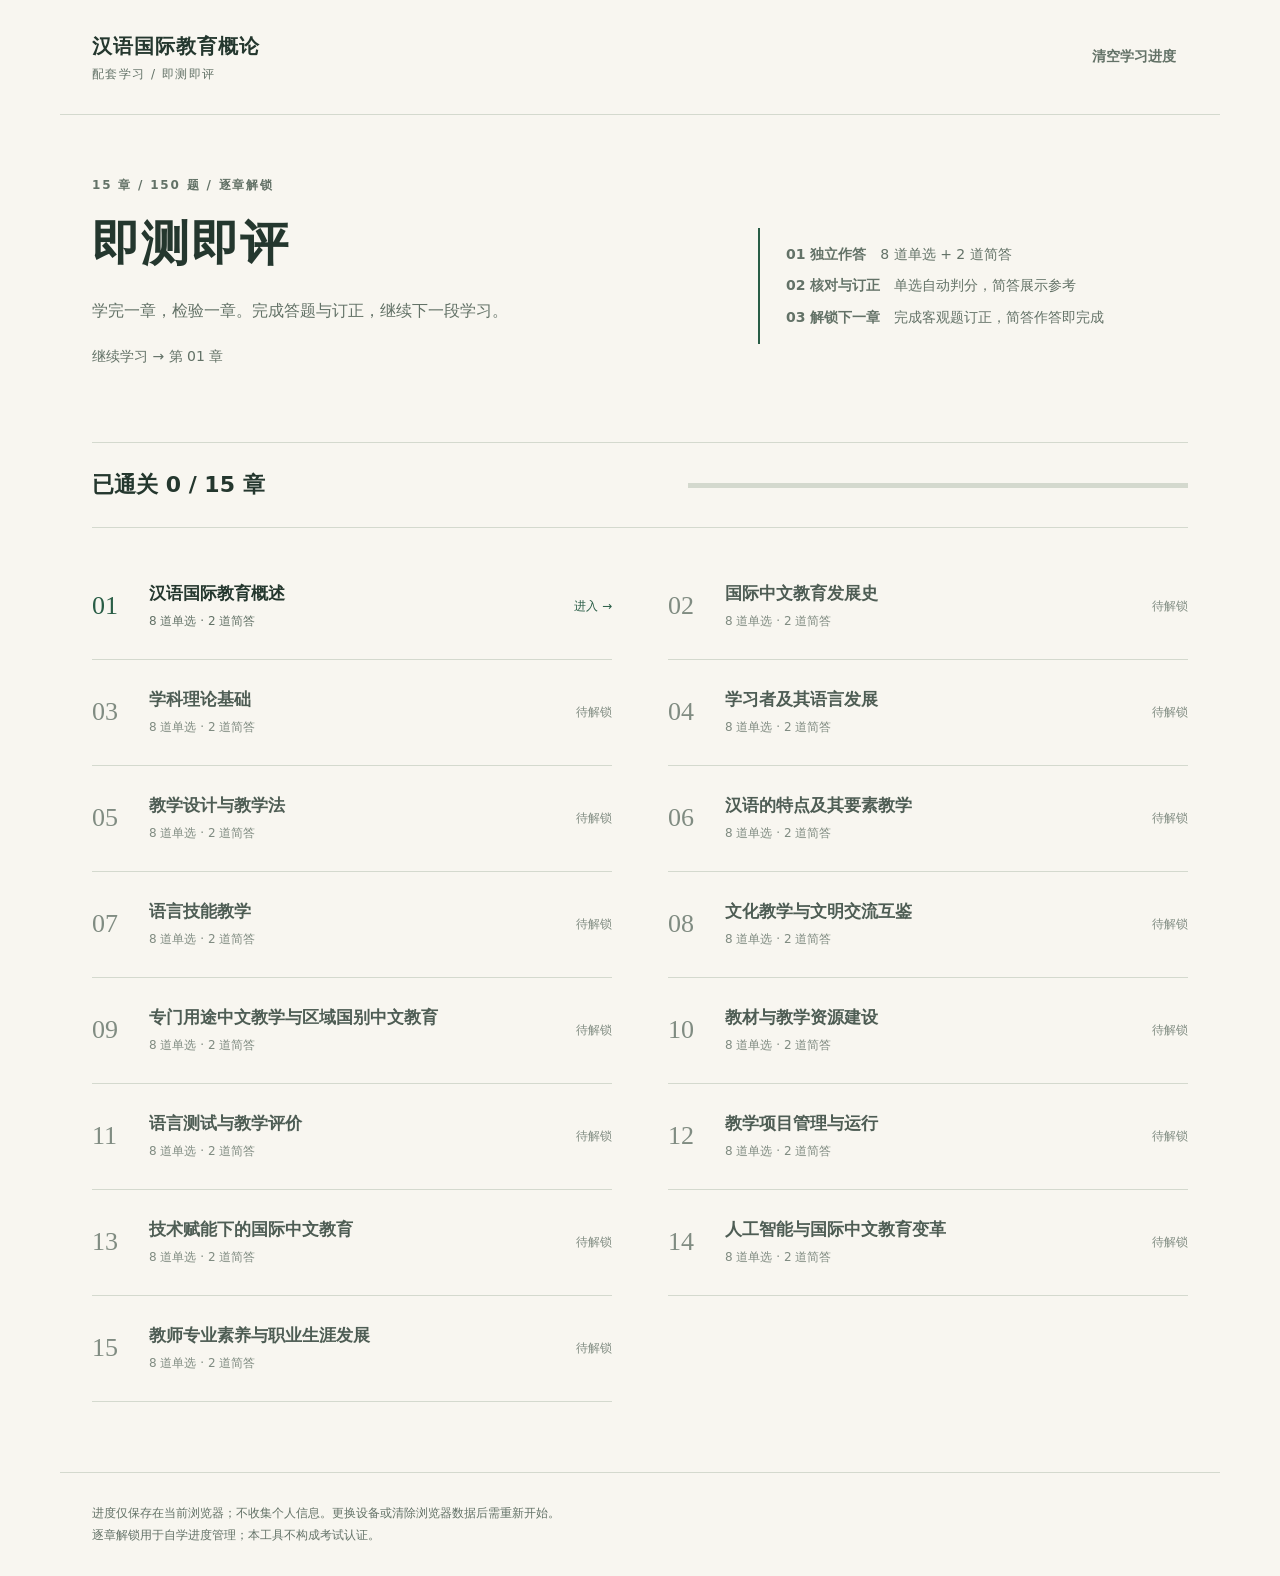
==== quiz/index.html @ 955a00d7 "Add 15-chapter Final question bank with sequential learning progress" ====
<!doctype html>
<html lang="zh-CN">
<head>
<meta charset="utf-8"><meta name="viewport" content="width=device-width,initial-scale=1">
<meta name="description" content="《汉语国际教育概论》15章即测即评，完成答题、核对与订正，逐章解锁。">
<title>即测即评 · 汉语国际教育概论</title>
<link rel="stylesheet" href="style.css">
<script src="questions.js" defer></script><script src="app.js" defer></script>
</head>
<body>
<a class="skip" href="#main">跳至主要内容</a>
<header class="masthead"><a href="#" class="brand">汉语国际教育概论<span>配套学习 / 即测即评</span></a><button id="reset" class="quiet">清空学习进度</button></header>
<main id="main" tabindex="-1"></main>
<footer>进度仅保存在当前浏览器；不收集个人信息。更换设备或清除浏览器数据后需重新开始。<br>逐章解锁用于自学进度管理；本工具不构成考试认证。</footer>
<dialog id="confirm"><form method="dialog"><h2 id="confirm-title">确认操作</h2><p id="confirm-text"></p><div class="actions"><button value="cancel" class="secondary">取消</button><button value="ok">确认</button></div></form></dialog>
<noscript>请启用 JavaScript 以使用答题与进度保存功能。</noscript>
</body></html>
---- quiz/style.css ----
:root{--paper:#f8f6f0;--ink:#24372e;--muted:#637267;--line:#d4d9ce;--green:#295d46;--light:#e9eee4;--red:#a5382c}*{box-sizing:border-box}html{scroll-behavior:smooth}body{margin:0;background:var(--paper);color:var(--ink);font-family:system-ui,-apple-system,"Microsoft YaHei",sans-serif;line-height:1.8}a{color:inherit}button,input,textarea{font:inherit}button,a,input,textarea{touch-action:manipulation}button{cursor:pointer;background:var(--green);color:white;border:1px solid var(--green);border-radius:4px;padding:11px 23px;min-height:48px;font-weight:600}button:hover{filter:brightness(.93)}button:disabled{cursor:default;opacity:.55}button.secondary{background:transparent;color:var(--green)}button.quiet{background:transparent;color:var(--muted);border:0;padding:8px 12px;font-size:14px}a:focus-visible,button:focus-visible,input:focus-visible,textarea:focus-visible{outline:3px solid #b08035;outline-offset:4px}.skip{position:absolute;top:-80px}.skip:focus{top:10px;background:white;padding:12px;z-index:5}.masthead{max-width:1160px;margin:auto;display:flex;align-items:center;justify-content:space-between;padding:28px 32px;border-bottom:1px solid var(--line);gap:16px}.brand{text-decoration:none;font-size:20px;font-weight:750;letter-spacing:.05em}.brand span{display:block;font-size:12px;font-weight:400;color:var(--muted);letter-spacing:.12em}main{max-width:1096px;margin:auto;padding:52px 0 70px;min-height:70vh}h1,h2,h3,p{margin-top:0}h1{font-family:"Noto Serif CJK SC","Source Han Serif SC","Songti SC",SimSun,serif;font-size:clamp(30px,5vw,48px);line-height:1.4;letter-spacing:.03em;margin-bottom:20px}h2{font-size:23px;line-height:1.55}h3{font-size:19px;line-height:1.7}.eyebrow{font-size:12px;letter-spacing:.15em;color:var(--muted);font-weight:650;margin-bottom:14px}.intro{display:grid;grid-template-columns:1.4fr 1fr;gap:64px;align-items:center;padding:8px 0 45px}.intro p{max-width:580px;color:var(--muted)}.guide{border-left:2px solid var(--green);padding:8px 0 8px 26px}.guide p{font-size:14px;margin:6px 0}.overview{display:flex;align-items:center;justify-content:space-between;border-top:1px solid var(--line);border-bottom:1px solid var(--line);padding:22px 0;margin-bottom:26px;gap:24px}.overview strong{font-size:22px}.bar{height:5px;background:var(--line);min-width:90px;flex:1;max-width:500px}.bar span{height:100%;display:block;background:var(--green);transition:width .4s}.chapters{list-style:none;padding:0;margin:0;display:grid;grid-template-columns:1fr 1fr;column-gap:56px}.chapters li{border-bottom:1px solid var(--line)}.chapter-link{display:grid;grid-template-columns:45px 1fr 62px;align-items:center;gap:12px;text-decoration:none;padding:23px 0;min-height:105px;transition:padding-left .18s}.chapter-link:hover{padding-left:7px}.chapter-link .number{font-family:Georgia,serif;font-size:26px;color:var(--green)}.chapter-link strong{display:block;font-size:17px;font-weight:650;line-height:1.55}.chapter-link small{display:block;font-size:12px;color:var(--muted);font-weight:400;margin-top:4px}.chapter-link .status{font-size:12px;text-align:right;color:var(--green)}.locked{opacity:.6}.locked .number,.locked .status{color:var(--muted)}.back{display:inline-block;color:var(--muted);margin-bottom:28px;text-decoration:none;font-size:14px}.chapter-head{max-width:850px;margin-bottom:30px}.chapter-head h1{font-size:clamp(28px,4vw,38px)}.chapter-head p{color:var(--muted);margin-bottom:10px}.live-progress{position:sticky;top:0;z-index:2;padding:13px 0;background:var(--paper);border-bottom:1px solid var(--line);display:flex;justify-content:space-between;gap:18px;font-size:14px}.questions{max-width:850px}.question{padding:34px 0;border-bottom:1px solid var(--line);scroll-margin-top:85px}.question legend{font-size:17px;font-weight:600;line-height:1.85;padding:0;margin-bottom:17px;white-space:pre-wrap}.question fieldset{border:0;padding:0;margin:0;min-width:0}.qtag{display:block;color:var(--muted);font-size:12px;letter-spacing:.08em;font-weight:400;margin-bottom:8px}.option{display:flex;gap:12px;align-items:flex-start;margin:8px 0;padding:12px 15px;border:1px solid transparent;background:#efeee7;border-radius:3px;cursor:pointer}.option:has(input:checked){border-color:var(--green);background:var(--light)}.option input{margin-top:7px;accent-color:var(--green);width:17px;height:17px;flex:none}.option span{font-size:16px}.question textarea{width:100%;min-height:150px;resize:vertical;padding:15px;background:white;color:var(--ink);border:1px solid #abb7ab;border-radius:3px}.hint{font-size:13px;color:var(--muted)}.feedback{background:var(--light);padding:22px 24px;margin-top:20px;border-left:3px solid var(--green);font-size:15px;animation:reveal .2s ease}.feedback p{white-space:pre-wrap;margin:0 0 12px}.feedback p:last-child{margin-bottom:0}.wrong{color:var(--red)}.correct{color:var(--green)}.self-score{display:flex;flex-wrap:wrap;gap:12px;margin:12px 0}.self-score label{display:flex;align-items:center;gap:6px;min-height:44px;padding:6px 14px;background:white;cursor:pointer}.self-score input{accent-color:var(--green)}.review-check{display:flex;gap:10px;align-items:flex-start;margin-top:20px;font-weight:600;cursor:pointer}.review-check input{width:20px;height:20px;margin-top:5px;accent-color:var(--green);flex:none}.summary{margin:30px 0;padding:25px 0;border-top:2px solid var(--green);border-bottom:1px solid var(--line)}.summary strong{font-size:25px}.actions{display:flex;gap:12px;flex-wrap:wrap;margin-top:28px}.notice{padding:18px 22px;background:var(--light);margin:20px 0;max-width:850px}.error{color:var(--red);font-weight:600;white-space:pre-line}.complete{font-size:18px;font-weight:650;color:var(--green)}.locked-screen{max-width:650px;padding:40px 0}footer{max-width:1160px;margin:auto;padding:30px 32px;border-top:1px solid var(--line);color:var(--muted);font-size:12px}dialog{max-width:480px;width:calc(100% - 40px);padding:30px;border:1px solid var(--line);background:var(--paper);color:var(--ink);border-radius:5px}dialog::backdrop{background:#17291fc0}.storage-warning{background:#fff0d4;color:#6b481c;padding:15px 25px;font-size:14px}@keyframes reveal{from{opacity:.3;transform:translateY(7px)}to{opacity:1;transform:translateY(0)}}@media(max-width:1180px){main{padding:42px 32px 60px}}@media(max-width:650px){.masthead{padding:18px 20px;align-items:flex-start}.brand{font-size:16px}.brand span{font-size:10px}.quiet{max-width:105px}main{padding:30px 20px 45px}.intro{grid-template-columns:1fr;gap:14px;padding-bottom:30px}.guide{padding-left:18px}.chapters{grid-template-columns:1fr}.overview{gap:16px}.overview strong{font-size:18px}.chapter-link{min-height:97px}.question{padding:27px 0}.option{padding:11px}.feedback{padding:18px 16px}.actions button{flex:1}.live-progress{font-size:12px}footer{padding:25px 20px}}@media(prefers-reduced-motion:reduce){html{scroll-behavior:auto}*{animation:none!important;transition:none!important}}

main:focus{outline:none}.locked{opacity:.8}@media(max-width:650px){button.quiet{font-size:12px;white-space:nowrap;max-width:none;padding:8px 3px}}
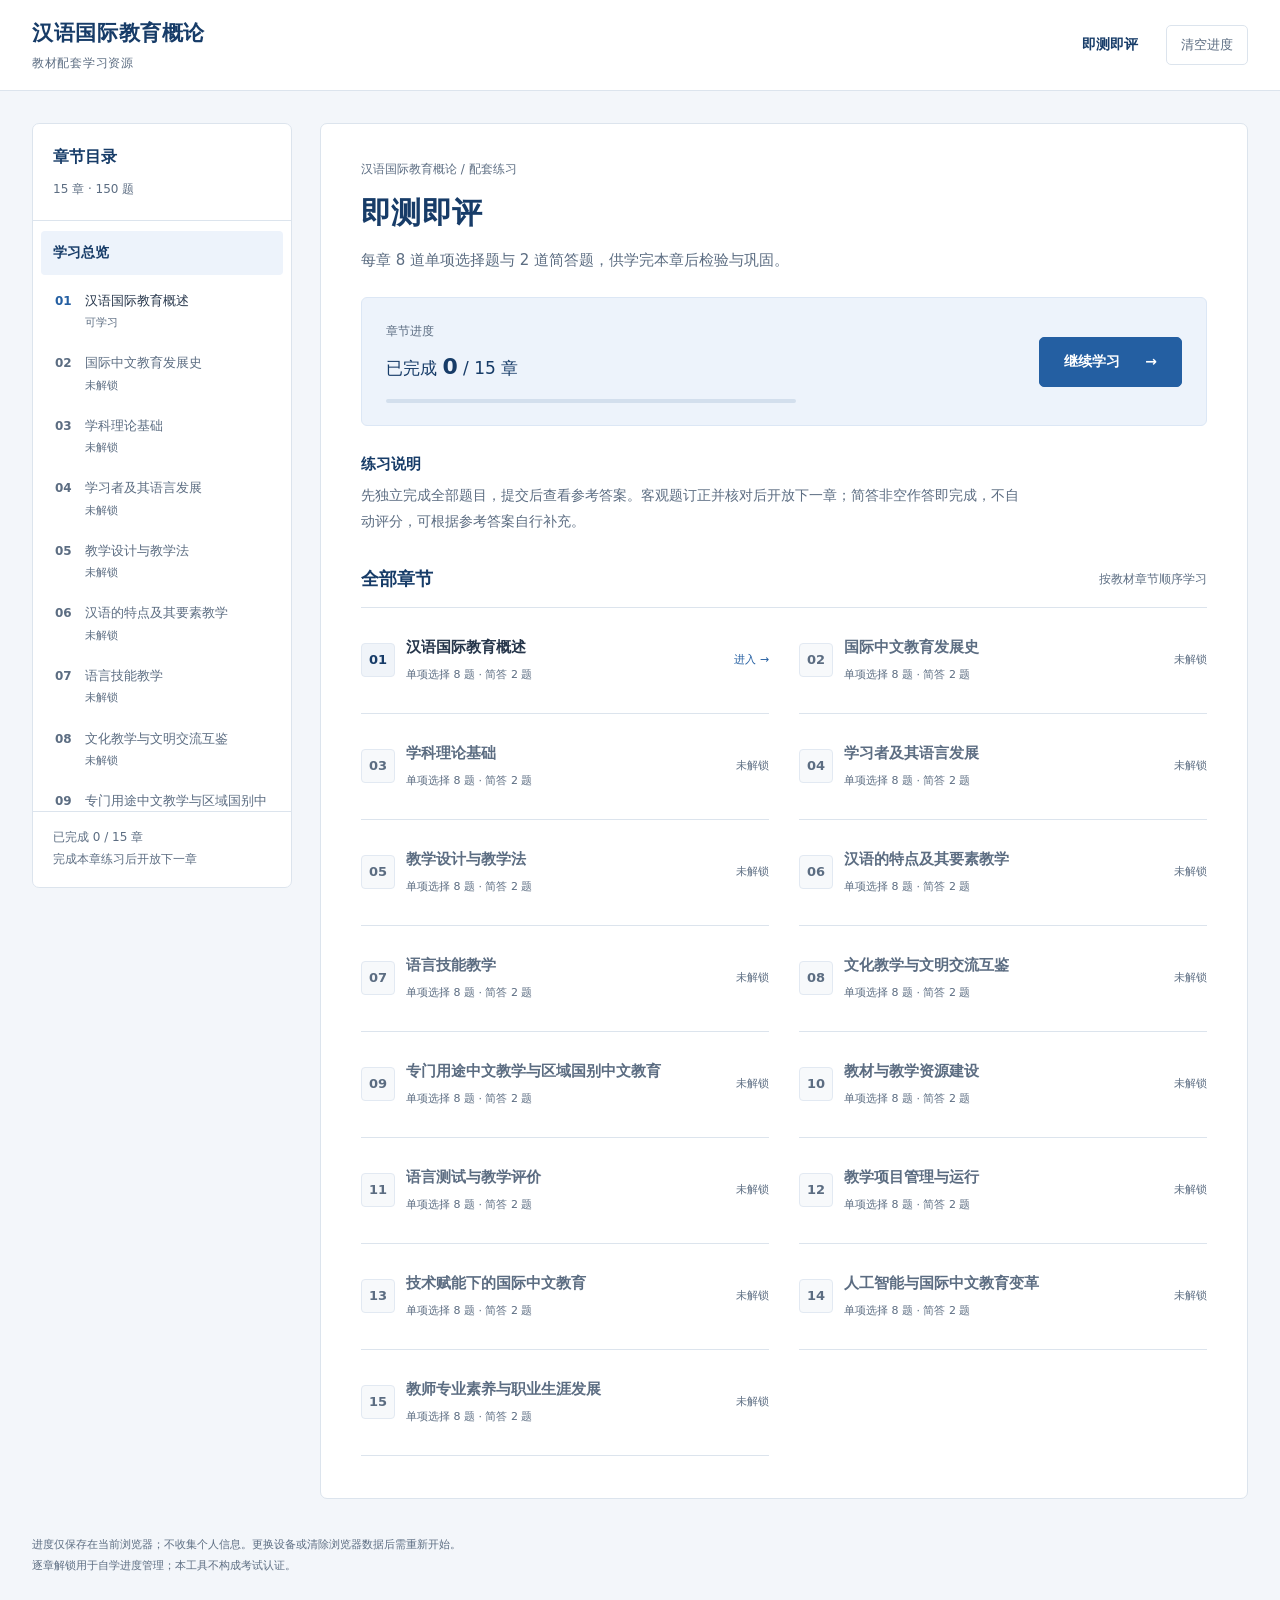
==== commit 49c02293: "Redesign textbook quiz in blue and white with chapter navigation" ====
--- a/quiz/index.html
+++ b/quiz/index.html
@@ -9,8 +9,8 @@
 </head>
 <body>
 <a class="skip" href="#main">跳至主要内容</a>
-<header class="masthead"><a href="#" class="brand">汉语国际教育概论<span>配套学习 / 即测即评</span></a><button id="reset" class="quiet">清空学习进度</button></header>
-<main id="main" tabindex="-1"></main>
+<header class="masthead"><div class="masthead-inner"><a href="#" class="brand">汉语国际教育概论<span>教材配套学习资源</span></a><div class="header-tools"><span class="resource-name">即测即评</span><button id="reset" class="quiet">清空进度</button></div></div></header>
+<div class="workspace"><aside id="chapter-nav" aria-label="章节导航"></aside><main id="main" tabindex="-1"></main></div>
 <footer>进度仅保存在当前浏览器；不收集个人信息。更换设备或清除浏览器数据后需重新开始。<br>逐章解锁用于自学进度管理；本工具不构成考试认证。</footer>
 <dialog id="confirm"><form method="dialog"><h2 id="confirm-title">确认操作</h2><p id="confirm-text"></p><div class="actions"><button value="cancel" class="secondary">取消</button><button value="ok">确认</button></div></form></dialog>
 <noscript>请启用 JavaScript 以使用答题与进度保存功能。</noscript>
--- a/quiz/style.css
+++ b/quiz/style.css
@@ -1,3 +1 @@
-:root{--paper:#f8f6f0;--ink:#24372e;--muted:#637267;--line:#d4d9ce;--green:#295d46;--light:#e9eee4;--red:#a5382c}*{box-sizing:border-box}html{scroll-behavior:smooth}body{margin:0;background:var(--paper);color:var(--ink);font-family:system-ui,-apple-system,"Microsoft YaHei",sans-serif;line-height:1.8}a{color:inherit}button,input,textarea{font:inherit}button,a,input,textarea{touch-action:manipulation}button{cursor:pointer;background:var(--green);color:white;border:1px solid var(--green);border-radius:4px;padding:11px 23px;min-height:48px;font-weight:600}button:hover{filter:brightness(.93)}button:disabled{cursor:default;opacity:.55}button.secondary{background:transparent;color:var(--green)}button.quiet{background:transparent;color:var(--muted);border:0;padding:8px 12px;font-size:14px}a:focus-visible,button:focus-visible,input:focus-visible,textarea:focus-visible{outline:3px solid #b08035;outline-offset:4px}.skip{position:absolute;top:-80px}.skip:focus{top:10px;background:white;padding:12px;z-index:5}.masthead{max-width:1160px;margin:auto;display:flex;align-items:center;justify-content:space-between;padding:28px 32px;border-bottom:1px solid var(--line);gap:16px}.brand{text-decoration:none;font-size:20px;font-weight:750;letter-spacing:.05em}.brand span{display:block;font-size:12px;font-weight:400;color:var(--muted);letter-spacing:.12em}main{max-width:1096px;margin:auto;padding:52px 0 70px;min-height:70vh}h1,h2,h3,p{margin-top:0}h1{font-family:"Noto Serif CJK SC","Source Han Serif SC","Songti SC",SimSun,serif;font-size:clamp(30px,5vw,48px);line-height:1.4;letter-spacing:.03em;margin-bottom:20px}h2{font-size:23px;line-height:1.55}h3{font-size:19px;line-height:1.7}.eyebrow{font-size:12px;letter-spacing:.15em;color:var(--muted);font-weight:650;margin-bottom:14px}.intro{display:grid;grid-template-columns:1.4fr 1fr;gap:64px;align-items:center;padding:8px 0 45px}.intro p{max-width:580px;color:var(--muted)}.guide{border-left:2px solid var(--green);padding:8px 0 8px 26px}.guide p{font-size:14px;margin:6px 0}.overview{display:flex;align-items:center;justify-content:space-between;border-top:1px solid var(--line);border-bottom:1px solid var(--line);padding:22px 0;margin-bottom:26px;gap:24px}.overview strong{font-size:22px}.bar{height:5px;background:var(--line);min-width:90px;flex:1;max-width:500px}.bar span{height:100%;display:block;background:var(--green);transition:width .4s}.chapters{list-style:none;padding:0;margin:0;display:grid;grid-template-columns:1fr 1fr;column-gap:56px}.chapters li{border-bottom:1px solid var(--line)}.chapter-link{display:grid;grid-template-columns:45px 1fr 62px;align-items:center;gap:12px;text-decoration:none;padding:23px 0;min-height:105px;transition:padding-left .18s}.chapter-link:hover{padding-left:7px}.chapter-link .number{font-family:Georgia,serif;font-size:26px;color:var(--green)}.chapter-link strong{display:block;font-size:17px;font-weight:650;line-height:1.55}.chapter-link small{display:block;font-size:12px;color:var(--muted);font-weight:400;margin-top:4px}.chapter-link .status{font-size:12px;text-align:right;color:var(--green)}.locked{opacity:.6}.locked .number,.locked .status{color:var(--muted)}.back{display:inline-block;color:var(--muted);margin-bottom:28px;text-decoration:none;font-size:14px}.chapter-head{max-width:850px;margin-bottom:30px}.chapter-head h1{font-size:clamp(28px,4vw,38px)}.chapter-head p{color:var(--muted);margin-bottom:10px}.live-progress{position:sticky;top:0;z-index:2;padding:13px 0;background:var(--paper);border-bottom:1px solid var(--line);display:flex;justify-content:space-between;gap:18px;font-size:14px}.questions{max-width:850px}.question{padding:34px 0;border-bottom:1px solid var(--line);scroll-margin-top:85px}.question legend{font-size:17px;font-weight:600;line-height:1.85;padding:0;margin-bottom:17px;white-space:pre-wrap}.question fieldset{border:0;padding:0;margin:0;min-width:0}.qtag{display:block;color:var(--muted);font-size:12px;letter-spacing:.08em;font-weight:400;margin-bottom:8px}.option{display:flex;gap:12px;align-items:flex-start;margin:8px 0;padding:12px 15px;border:1px solid transparent;background:#efeee7;border-radius:3px;cursor:pointer}.option:has(input:checked){border-color:var(--green);background:var(--light)}.option input{margin-top:7px;accent-color:var(--green);width:17px;height:17px;flex:none}.option span{font-size:16px}.question textarea{width:100%;min-height:150px;resize:vertical;padding:15px;background:white;color:var(--ink);border:1px solid #abb7ab;border-radius:3px}.hint{font-size:13px;color:var(--muted)}.feedback{background:var(--light);padding:22px 24px;margin-top:20px;border-left:3px solid var(--green);font-size:15px;animation:reveal .2s ease}.feedback p{white-space:pre-wrap;margin:0 0 12px}.feedback p:last-child{margin-bottom:0}.wrong{color:var(--red)}.correct{color:var(--green)}.self-score{display:flex;flex-wrap:wrap;gap:12px;margin:12px 0}.self-score label{display:flex;align-items:center;gap:6px;min-height:44px;padding:6px 14px;background:white;cursor:pointer}.self-score input{accent-color:var(--green)}.review-check{display:flex;gap:10px;align-items:flex-start;margin-top:20px;font-weight:600;cursor:pointer}.review-check input{width:20px;height:20px;margin-top:5px;accent-color:var(--green);flex:none}.summary{margin:30px 0;padding:25px 0;border-top:2px solid var(--green);border-bottom:1px solid var(--line)}.summary strong{font-size:25px}.actions{display:flex;gap:12px;flex-wrap:wrap;margin-top:28px}.notice{padding:18px 22px;background:var(--light);margin:20px 0;max-width:850px}.error{color:var(--red);font-weight:600;white-space:pre-line}.complete{font-size:18px;font-weight:650;color:var(--green)}.locked-screen{max-width:650px;padding:40px 0}footer{max-width:1160px;margin:auto;padding:30px 32px;border-top:1px solid var(--line);color:var(--muted);font-size:12px}dialog{max-width:480px;width:calc(100% - 40px);padding:30px;border:1px solid var(--line);background:var(--paper);color:var(--ink);border-radius:5px}dialog::backdrop{background:#17291fc0}.storage-warning{background:#fff0d4;color:#6b481c;padding:15px 25px;font-size:14px}@keyframes reveal{from{opacity:.3;transform:translateY(7px)}to{opacity:1;transform:translateY(0)}}@media(max-width:1180px){main{padding:42px 32px 60px}}@media(max-width:650px){.masthead{padding:18px 20px;align-items:flex-start}.brand{font-size:16px}.brand span{font-size:10px}.quiet{max-width:105px}main{padding:30px 20px 45px}.intro{grid-template-columns:1fr;gap:14px;padding-bottom:30px}.guide{padding-left:18px}.chapters{grid-template-columns:1fr}.overview{gap:16px}.overview strong{font-size:18px}.chapter-link{min-height:97px}.question{padding:27px 0}.option{padding:11px}.feedback{padding:18px 16px}.actions button{flex:1}.live-progress{font-size:12px}footer{padding:25px 20px}}@media(prefers-reduced-motion:reduce){html{scroll-behavior:auto}*{animation:none!important;transition:none!important}}
-
-main:focus{outline:none}.locked{opacity:.8}@media(max-width:650px){button.quiet{font-size:12px;white-space:nowrap;max-width:none;padding:8px 3px}}
+:root{--navy:#173c68;--blue:#245fa2;--blue-hover:#194b84;--ink:#25354a;--muted:#5c6d82;--line:#dce4ed;--canvas:#f3f6fa;--tint:#edf3fb;--white:#fff;--red:#a42e38;--focus:#3977bb;--radius:7px}*{box-sizing:border-box}html{scroll-behavior:smooth;scroll-padding-top:30px}body{margin:0;background:var(--canvas);color:var(--ink);font-family:"PingFang SC","Microsoft YaHei",system-ui,-apple-system,sans-serif;line-height:1.85;font-size:16px}a{color:inherit}button,input,textarea{font:inherit}button,a,input,textarea{touch-action:manipulation}button,.primary-link{cursor:pointer;background:var(--blue);color:white;border:1px solid var(--blue);border-radius:5px;padding:11px 24px;min-height:48px;font-weight:600;transition:background .18s,border-color .18s,transform .18s}button:hover,.primary-link:hover{background:var(--blue-hover);border-color:var(--blue-hover)}button:active,.primary-link:active{transform:translateY(1px)}button:disabled{cursor:default;opacity:.6}button.secondary{background:var(--white);color:var(--blue);border-color:#b8c9dd}button.secondary:hover{background:var(--tint)}button.quiet{background:white;color:var(--muted);border:1px solid var(--line);padding:7px 14px;min-height:40px;font-size:13px;font-weight:500;white-space:nowrap}a:focus-visible,button:focus-visible,input:focus-visible,textarea:focus-visible,summary:focus-visible{outline:3px solid var(--focus);outline-offset:3px}main:focus{outline:none}.skip{position:absolute;top:-80px}.skip:focus{top:8px;left:15px;background:white;padding:10px 18px;z-index:5}.masthead{background:white;border-bottom:1px solid var(--line)}.masthead-inner{max-width:1400px;min-height:88px;margin:auto;padding:18px 32px;display:flex;align-items:center;justify-content:space-between;gap:24px}.brand{font-size:21px;line-height:1.5;font-weight:700;color:var(--navy);text-decoration:none;letter-spacing:.03em}.brand span{display:block;font-size:12px;font-weight:400;color:var(--muted);letter-spacing:.06em;margin-top:4px}.header-tools{display:flex;align-items:center;gap:28px}.resource-name{font-size:14px;color:var(--navy);font-weight:600}.workspace{max-width:1400px;margin:0 auto;padding:32px;display:grid;grid-template-columns:260px minmax(0,1fr);gap:28px;align-items:start}#chapter-nav{min-width:0;position:sticky;top:24px}.desktop-nav{background:white;border:1px solid var(--line);border-radius:var(--radius);padding:20px 0 16px}.nav-heading{padding:0 20px 17px;border-bottom:1px solid var(--line)}.nav-heading h2{font-size:16px;margin:0 0 4px;color:var(--navy)}.nav-heading span{font-size:12px;color:var(--muted)}.desktop-nav nav{max-height:calc(100dvh - 310px);min-height:340px;overflow-y:auto;padding:10px 8px;scrollbar-width:thin}.nav-overview{display:block;padding:9px 12px;text-decoration:none;font-size:14px;color:var(--navy);font-weight:600;border-radius:4px;margin-bottom:5px}.nav-overview.active,.nav-overview:hover{background:var(--tint)}.nav-chapter{display:flex;gap:10px;padding:10px 11px;text-decoration:none;border-left:3px solid transparent;border-radius:3px;font-size:13px;line-height:1.65;transition:background .18s}.nav-chapter:hover{background:#f4f7fb}.nav-chapter.active{background:var(--tint);border-left-color:var(--blue)}.nav-number{font-size:12px;font-variant-numeric:tabular-nums;min-width:20px;color:var(--blue);padding-top:2px;font-weight:600}.nav-title{font-weight:500}.nav-title small{display:block;font-size:11px;font-weight:400;color:var(--muted);margin-top:3px}.nav-locked .nav-title{color:var(--muted)}.nav-locked .nav-number{color:var(--muted)}.nav-note{font-size:12px;line-height:1.9;color:var(--muted);padding:14px 20px 0;margin:0;border-top:1px solid var(--line)}.mobile-nav{display:none}main{background:white;border:1px solid var(--line);border-radius:var(--radius);padding:34px 40px 42px;min-width:0;min-height:75vh}h1,h2,h3,p{margin-top:0}h1{font-size:30px;line-height:1.5;letter-spacing:.015em;color:var(--navy);font-weight:700;margin-bottom:12px}h2{font-size:18px;line-height:1.6;color:var(--navy);font-weight:600}h3{font-size:18px;line-height:1.7}.eyebrow{font-size:12px;color:var(--muted);margin-bottom:10px;font-weight:400}.page-heading{padding-bottom:23px}.page-description{color:var(--muted);margin-bottom:0;max-width:42em;font-size:15px}.study-summary{display:flex;justify-content:space-between;align-items:center;gap:35px;background:var(--tint);border:1px solid #dce7f5;border-radius:6px;padding:22px 24px;margin-bottom:26px}.study-summary>div{flex:1;max-width:410px}.summary-label{display:block;font-size:12px;color:var(--muted);margin-bottom:4px}.study-summary strong{font-size:17px;display:block;font-weight:500;color:var(--navy)}.study-summary strong b{font-size:22px;font-variant-numeric:tabular-nums;font-weight:650}.bar{height:4px;background:#d3dfed;margin-top:12px;overflow:hidden;border-radius:2px}.bar span{display:block;height:100%;background:var(--blue);transform-origin:left}.primary-link{display:flex;align-items:center;justify-content:center;gap:25px;flex:none;text-decoration:none;font-size:14px;white-space:nowrap}.learning-note{margin-bottom:30px}.learning-note h2{font-size:15px;margin-bottom:7px}.learning-note p{font-size:14px;color:var(--muted);max-width:47em;margin:0}.list-heading{display:flex;align-items:center;justify-content:space-between;border-bottom:1px solid var(--line);padding-bottom:13px;gap:15px}.list-heading h2{margin:0}.list-heading span{font-size:12px;color:var(--muted)}.chapters{list-style:none;margin:0;padding:0;display:grid;grid-template-columns:1fr 1fr;column-gap:30px}.chapters li{border-bottom:1px solid var(--line)}.chapter-link{display:grid;grid-template-columns:34px minmax(0,1fr) 50px;align-items:center;gap:11px;text-decoration:none;padding:20px 0;min-height:105px}.chapter-link:hover strong{color:var(--blue)}.chapter-link .number{display:flex;align-items:center;justify-content:center;background:#f0f4f9;border:1px solid #e2e9f2;border-radius:4px;color:var(--navy);font-size:13px;font-weight:600;min-height:34px;font-variant-numeric:tabular-nums}.chapter-link strong{font-size:15px;line-height:1.65;font-weight:600;display:block;transition:color .18s}.chapter-link small{display:block;font-size:11px;color:var(--muted);margin-top:5px;font-weight:400}.status{font-size:11px;color:var(--blue);text-align:right;white-space:nowrap}.locked strong,.locked .status{color:var(--muted)}.locked .number{color:var(--muted);background:#f7f9fb}.back{color:var(--muted);font-size:13px;text-decoration:none;display:inline-block;margin-bottom:22px}.back:hover{color:var(--blue)}.chapter-head{max-width:780px;margin-bottom:22px}.chapter-head h1{font-size:26px;line-height:1.65;margin-bottom:12px}.chapter-head p{font-size:14px;color:var(--muted);margin-bottom:8px}.chapter-head .eyebrow{font-size:12px;color:var(--blue);margin-bottom:8px}.hint{font-size:12px;color:var(--muted);line-height:1.8}.live-progress{position:sticky;top:0;z-index:2;display:flex;justify-content:space-between;gap:20px;padding:13px 0;background:white;border-top:1px solid var(--line);border-bottom:1px solid var(--line);font-size:12px;color:var(--muted)}.live-progress span:first-child{color:var(--navy);font-weight:600}.question{padding:30px 0 32px;border-bottom:1px solid var(--line);scroll-margin-top:65px}.question fieldset{padding:0;margin:0;border:0;min-width:0}.question legend{padding:0;margin-bottom:18px;font-size:16px;font-weight:600;line-height:1.95;white-space:pre-wrap;color:var(--ink);width:100%}.qtag{display:block;font-size:12px;color:var(--blue);font-weight:500;margin-bottom:9px;letter-spacing:.01em}.option{display:grid;grid-template-columns:18px 20px minmax(0,1fr);align-items:start;gap:10px;padding:12px 15px;margin:8px 0;background:#fafbfd;border:1px solid #e0e6ee;border-radius:5px;cursor:pointer;transition:background .15s,border-color .15s}.option:hover{background:#f1f5fb;border-color:#b7cce5}.option:has(input:checked){background:var(--tint);border-color:#6f9bce}.option input{width:17px;height:17px;accent-color:var(--blue);margin:6px 0 0}.option-key{color:var(--blue);font-weight:600;font-size:14px;padding-top:1px}.option-text{font-size:15px;line-height:1.9}.question textarea{width:100%;min-height:160px;padding:15px 17px;border:1px solid #bdcadb;border-radius:5px;background:white;color:var(--ink);font-size:15px;line-height:1.95;resize:vertical}.question textarea::placeholder{color:#6f7e90}.question textarea:focus{border-color:var(--blue)}.question textarea[readonly]{background:#fafbfd}.question>.hint{margin-top:9px}.feedback{margin-top:23px;padding:20px 23px;background:#f4f7fc;border:1px solid #dce6f2;border-radius:5px;font-size:14px;line-height:1.95;animation:reveal .18s ease}.reference-heading{font-size:13px;font-weight:650;color:var(--navy);padding-bottom:10px;border-bottom:1px solid #d9e3f0;margin-bottom:14px}.feedback p{white-space:pre-wrap;margin-bottom:12px}.feedback p:last-child{margin-bottom:0}.correct{color:#245a83}.wrong{color:var(--red)}.review-check{display:flex;gap:10px;align-items:flex-start;margin-top:17px;padding-top:14px;border-top:1px solid #d9e3f0;color:var(--navy);cursor:pointer;font-weight:500}.review-check input{width:18px;height:18px;margin-top:5px;accent-color:var(--blue);flex:none}.summary{padding:23px 0 5px;margin:12px 0 16px}.summary strong{font-size:21px;color:var(--navy);font-weight:600}.summary p{font-size:13px;color:var(--muted);margin:8px 0 0}.actions{display:flex;gap:12px;flex-wrap:wrap;margin-top:25px}.actions a{align-self:center;color:var(--blue)}.error{color:var(--red);font-size:14px;font-weight:600;white-space:pre-line}.error:empty{margin:0}.complete{color:var(--navy);font-size:16px;font-weight:600;background:var(--tint);border:1px solid #d8e4f3;border-radius:5px;padding:16px 20px}.locked-screen{padding:20px 0 45px;max-width:650px}.locked-screen h1{font-size:27px}.locked-screen p{font-size:15px;color:var(--muted)}footer{max-width:1400px;padding:4px 32px 28px;margin:auto;font-size:11px;color:var(--muted);line-height:1.9}dialog{width:calc(100% - 40px);max-width:480px;padding:28px 30px;border:1px solid var(--line);border-radius:8px;color:var(--ink);background:white}dialog::backdrop{background:#18385570}dialog h2{font-size:20px}dialog p{font-size:15px}.storage-warning{margin:0;padding:12px 32px;background:#fff4d9;color:#694a16;font-size:14px}@keyframes reveal{from{opacity:.5;transform:translateY(4px)}to{opacity:1;transform:translateY(0)}}@media(min-width:1600px){.workspace{padding-top:40px;gap:32px}}@media(max-width:1150px){.workspace{grid-template-columns:230px minmax(0,1fr);gap:22px;padding:24px}.masthead-inner{padding-left:24px;padding-right:24px}main{padding:28px}.chapters{column-gap:22px}.chapter-link{grid-template-columns:30px minmax(0,1fr);gap:10px;position:relative;padding-bottom:34px}.chapter-link .status{position:absolute;bottom:11px;left:40px;font-size:10px}.chapter-link strong{font-size:14px}.chapter-link small{font-size:10px}.nav-chapter{font-size:12px}.nav-note{padding-left:16px;padding-right:16px}}@media(max-width:900px){.workspace{display:block;padding:20px}.masthead-inner{padding:16px 20px;min-height:82px}.brand{font-size:19px}.header-tools{gap:18px}.resource-name{font-size:13px}#chapter-nav{position:relative;top:auto;margin-bottom:18px}.desktop-nav{display:none}.mobile-nav{display:block;background:white;border:1px solid var(--line);border-radius:6px}.mobile-nav summary{display:flex;align-items:center;gap:12px;list-style:none;padding:12px 17px;cursor:pointer;font-size:13px;color:var(--muted);min-height:49px}.mobile-nav summary::-webkit-details-marker{display:none}.mobile-nav summary b{font-size:13px;color:var(--navy);font-weight:600;margin-left:auto}.chevron{height:7px;width:7px;border-bottom:1.5px solid var(--blue);border-right:1.5px solid var(--blue);transform:rotate(45deg);margin:0 2px 4px 6px}.mobile-nav[open] .chevron{transform:rotate(225deg);margin-top:5px}.mobile-nav[open] summary{border-bottom:1px solid var(--line)}.mobile-nav nav{padding:10px;max-height:60dvh;overflow:auto;scrollbar-width:thin}.nav-chapter{font-size:13px;padding:10px}.nav-title small{display:inline;margin-left:12px}.nav-overview{font-size:13px}main{min-height:65vh;padding:28px}.chapters{column-gap:30px}.chapter-link{grid-template-columns:32px minmax(0,1fr) 50px;padding:20px 0;min-height:104px}.chapter-link .status{position:static;font-size:11px}.chapter-link strong{font-size:15px}.chapter-link small{font-size:11px}footer{padding:0 22px 25px}.chapter-head h1{font-size:25px}}@media(max-width:600px){body{font-size:15px}.masthead-inner{padding:15px 18px;gap:12px}.brand{font-size:17px}.brand span{font-size:10px;margin-top:4px}.resource-name{display:none}.header-tools{gap:0}button.quiet{font-size:11px;padding:7px 10px;min-height:36px}.workspace{padding:16px 12px 20px}#chapter-nav{margin-bottom:14px}.mobile-nav summary{padding:10px 16px;min-height:46px}main{padding:24px 20px 28px}.page-heading{padding-bottom:20px}h1{font-size:27px}.page-description{font-size:13px;line-height:1.95}.eyebrow{font-size:10px}.study-summary{padding:17px 16px;gap:16px;margin-bottom:23px}.study-summary strong{font-size:13px}.study-summary strong b{font-size:20px}.summary-label{font-size:11px}.primary-link{font-size:12px;padding:9px 13px;gap:12px;min-height:43px}.learning-note{margin-bottom:25px}.learning-note h2{font-size:14px}.learning-note p{font-size:12px;line-height:1.95}.list-heading h2{font-size:16px}.list-heading span{font-size:10px}.chapters{grid-template-columns:1fr}.chapter-link{min-height:96px;grid-template-columns:31px minmax(0,1fr) 43px;padding:18px 0;gap:10px}.chapter-link strong{font-size:14px}.chapter-link small{font-size:10px}.status{font-size:10px}.chapter-head h1{font-size:23px;line-height:1.65}.chapter-head p{font-size:12px}.chapter-head .eyebrow{font-size:11px}.back{font-size:12px;margin-bottom:18px}.live-progress{font-size:11px;padding:11px 0}.question{padding:26px 0}.question legend{font-size:15px;line-height:1.95}.qtag{font-size:11px;margin-bottom:8px}.option{grid-template-columns:17px 17px minmax(0,1fr);gap:8px;padding:11px 12px}.option-text{font-size:14px;line-height:1.95}.option-key{font-size:13px}.option input{width:16px;height:16px;margin-top:6px}.feedback{padding:16px 15px;font-size:13px;line-height:1.95}.reference-heading{font-size:12px}.question textarea{font-size:14px;padding:12px 13px}.question .hint{font-size:11px}.review-check{font-size:12px;gap:9px}.summary strong{font-size:20px}.summary p{font-size:12px}.actions{gap:10px}.actions button{flex:1;font-size:13px;padding:11px 16px}.complete{font-size:14px;padding:14px 16px}.error{font-size:13px}footer{font-size:10px;padding:0 18px 22px}.locked-screen h1{font-size:23px}.locked-screen p{font-size:13px}.nav-title small{display:block;margin-left:0}}@media(prefers-reduced-motion:reduce){html{scroll-behavior:auto}*{animation:none!important;transition:none!important}}
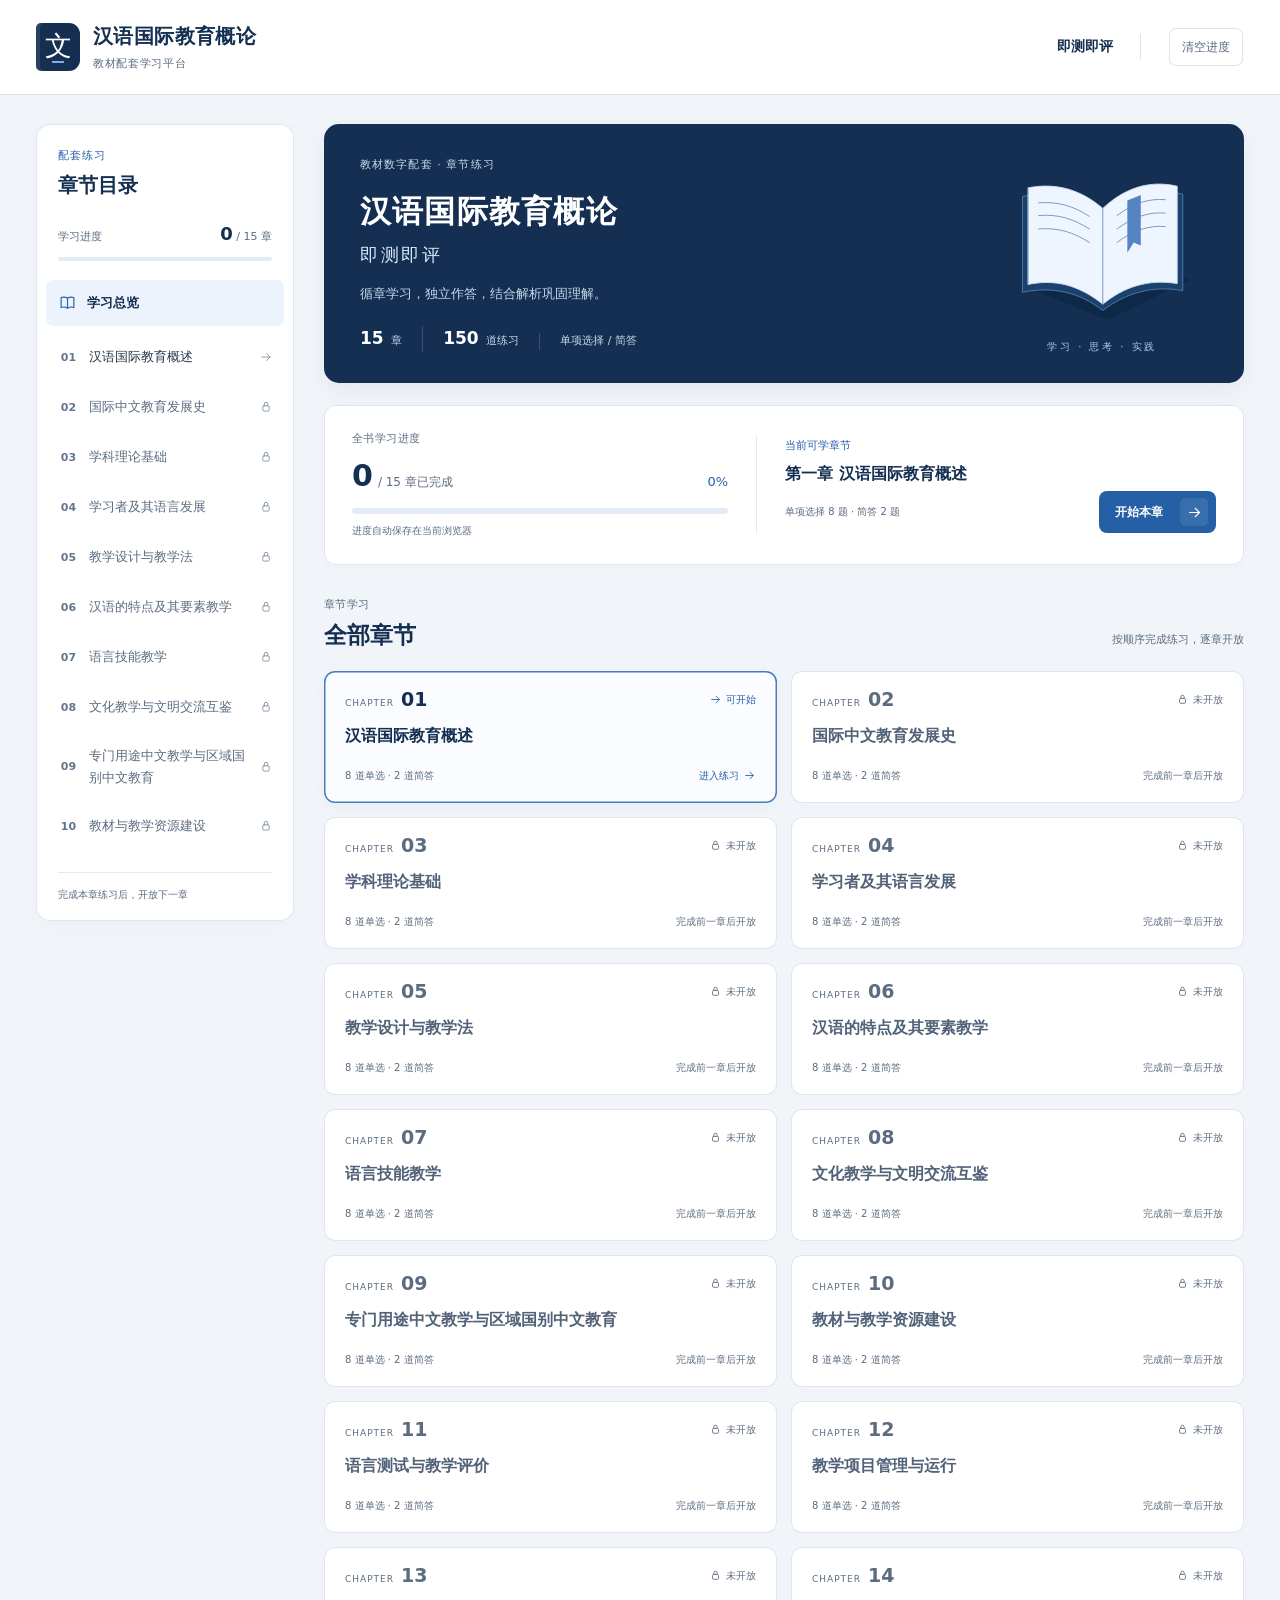
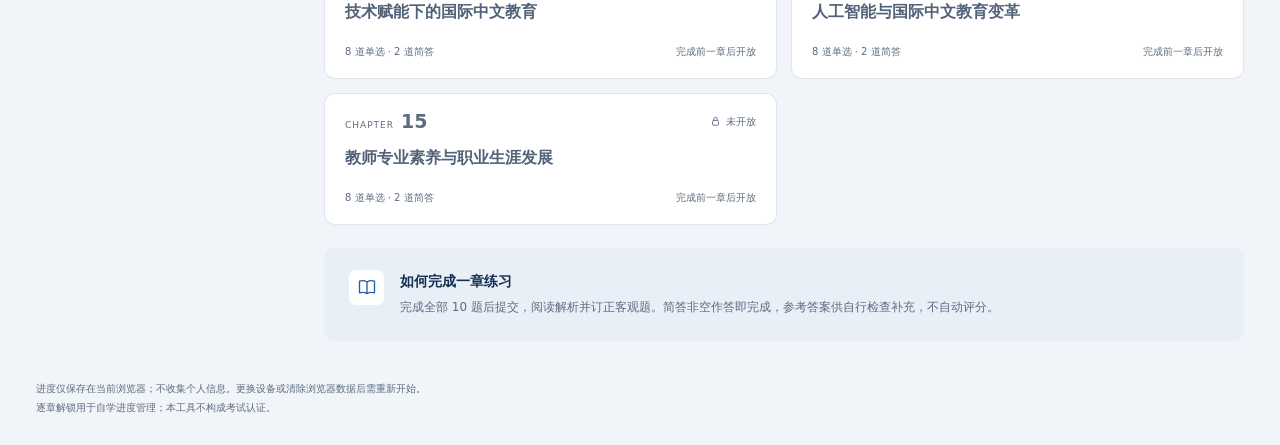
==== commit 84d44b11: "Refine textbook learning platform with course identity and structured practice feedback" ====
--- a/quiz/index.html
+++ b/quiz/index.html
@@ -4,12 +4,12 @@
 <meta charset="utf-8"><meta name="viewport" content="width=device-width,initial-scale=1">
 <meta name="description" content="《汉语国际教育概论》15章即测即评，完成答题、核对与订正，逐章解锁。">
 <title>即测即评 · 汉语国际教育概论</title>
-<link rel="stylesheet" href="style.css">
-<script src="questions.js" defer></script><script src="app.js" defer></script>
+<link rel="stylesheet" href="style.css?v=learning-20261030">
+<script src="questions.js" defer></script><script src="app.js?v=learning-20261030" defer></script>
 </head>
 <body>
 <a class="skip" href="#main">跳至主要内容</a>
-<header class="masthead"><div class="masthead-inner"><a href="#" class="brand">汉语国际教育概论<span>教材配套学习资源</span></a><div class="header-tools"><span class="resource-name">即测即评</span><button id="reset" class="quiet">清空进度</button></div></div></header>
+<header class="masthead"><div class="masthead-inner"><a href="#" class="brand"><span class="brand-mark" aria-hidden="true">文</span><span class="brand-copy"><strong>汉语国际教育概论</strong><small>教材配套学习平台</small></span></a><div class="header-tools"><span class="resource-name">即测即评</span><button id="reset" class="quiet">清空进度</button></div></div></header>
 <div class="workspace"><aside id="chapter-nav" aria-label="章节导航"></aside><main id="main" tabindex="-1"></main></div>
 <footer>进度仅保存在当前浏览器；不收集个人信息。更换设备或清除浏览器数据后需重新开始。<br>逐章解锁用于自学进度管理；本工具不构成考试认证。</footer>
 <dialog id="confirm"><form method="dialog"><h2 id="confirm-title">确认操作</h2><p id="confirm-text"></p><div class="actions"><button value="cancel" class="secondary">取消</button><button value="ok">确认</button></div></form></dialog>
--- a/quiz/style.css
+++ b/quiz/style.css
@@ -1 +1 @@
-:root{--navy:#173c68;--blue:#245fa2;--blue-hover:#194b84;--ink:#25354a;--muted:#5c6d82;--line:#dce4ed;--canvas:#f3f6fa;--tint:#edf3fb;--white:#fff;--red:#a42e38;--focus:#3977bb;--radius:7px}*{box-sizing:border-box}html{scroll-behavior:smooth;scroll-padding-top:30px}body{margin:0;background:var(--canvas);color:var(--ink);font-family:"PingFang SC","Microsoft YaHei",system-ui,-apple-system,sans-serif;line-height:1.85;font-size:16px}a{color:inherit}button,input,textarea{font:inherit}button,a,input,textarea{touch-action:manipulation}button,.primary-link{cursor:pointer;background:var(--blue);color:white;border:1px solid var(--blue);border-radius:5px;padding:11px 24px;min-height:48px;font-weight:600;transition:background .18s,border-color .18s,transform .18s}button:hover,.primary-link:hover{background:var(--blue-hover);border-color:var(--blue-hover)}button:active,.primary-link:active{transform:translateY(1px)}button:disabled{cursor:default;opacity:.6}button.secondary{background:var(--white);color:var(--blue);border-color:#b8c9dd}button.secondary:hover{background:var(--tint)}button.quiet{background:white;color:var(--muted);border:1px solid var(--line);padding:7px 14px;min-height:40px;font-size:13px;font-weight:500;white-space:nowrap}a:focus-visible,button:focus-visible,input:focus-visible,textarea:focus-visible,summary:focus-visible{outline:3px solid var(--focus);outline-offset:3px}main:focus{outline:none}.skip{position:absolute;top:-80px}.skip:focus{top:8px;left:15px;background:white;padding:10px 18px;z-index:5}.masthead{background:white;border-bottom:1px solid var(--line)}.masthead-inner{max-width:1400px;min-height:88px;margin:auto;padding:18px 32px;display:flex;align-items:center;justify-content:space-between;gap:24px}.brand{font-size:21px;line-height:1.5;font-weight:700;color:var(--navy);text-decoration:none;letter-spacing:.03em}.brand span{display:block;font-size:12px;font-weight:400;color:var(--muted);letter-spacing:.06em;margin-top:4px}.header-tools{display:flex;align-items:center;gap:28px}.resource-name{font-size:14px;color:var(--navy);font-weight:600}.workspace{max-width:1400px;margin:0 auto;padding:32px;display:grid;grid-template-columns:260px minmax(0,1fr);gap:28px;align-items:start}#chapter-nav{min-width:0;position:sticky;top:24px}.desktop-nav{background:white;border:1px solid var(--line);border-radius:var(--radius);padding:20px 0 16px}.nav-heading{padding:0 20px 17px;border-bottom:1px solid var(--line)}.nav-heading h2{font-size:16px;margin:0 0 4px;color:var(--navy)}.nav-heading span{font-size:12px;color:var(--muted)}.desktop-nav nav{max-height:calc(100dvh - 310px);min-height:340px;overflow-y:auto;padding:10px 8px;scrollbar-width:thin}.nav-overview{display:block;padding:9px 12px;text-decoration:none;font-size:14px;color:var(--navy);font-weight:600;border-radius:4px;margin-bottom:5px}.nav-overview.active,.nav-overview:hover{background:var(--tint)}.nav-chapter{display:flex;gap:10px;padding:10px 11px;text-decoration:none;border-left:3px solid transparent;border-radius:3px;font-size:13px;line-height:1.65;transition:background .18s}.nav-chapter:hover{background:#f4f7fb}.nav-chapter.active{background:var(--tint);border-left-color:var(--blue)}.nav-number{font-size:12px;font-variant-numeric:tabular-nums;min-width:20px;color:var(--blue);padding-top:2px;font-weight:600}.nav-title{font-weight:500}.nav-title small{display:block;font-size:11px;font-weight:400;color:var(--muted);margin-top:3px}.nav-locked .nav-title{color:var(--muted)}.nav-locked .nav-number{color:var(--muted)}.nav-note{font-size:12px;line-height:1.9;color:var(--muted);padding:14px 20px 0;margin:0;border-top:1px solid var(--line)}.mobile-nav{display:none}main{background:white;border:1px solid var(--line);border-radius:var(--radius);padding:34px 40px 42px;min-width:0;min-height:75vh}h1,h2,h3,p{margin-top:0}h1{font-size:30px;line-height:1.5;letter-spacing:.015em;color:var(--navy);font-weight:700;margin-bottom:12px}h2{font-size:18px;line-height:1.6;color:var(--navy);font-weight:600}h3{font-size:18px;line-height:1.7}.eyebrow{font-size:12px;color:var(--muted);margin-bottom:10px;font-weight:400}.page-heading{padding-bottom:23px}.page-description{color:var(--muted);margin-bottom:0;max-width:42em;font-size:15px}.study-summary{display:flex;justify-content:space-between;align-items:center;gap:35px;background:var(--tint);border:1px solid #dce7f5;border-radius:6px;padding:22px 24px;margin-bottom:26px}.study-summary>div{flex:1;max-width:410px}.summary-label{display:block;font-size:12px;color:var(--muted);margin-bottom:4px}.study-summary strong{font-size:17px;display:block;font-weight:500;color:var(--navy)}.study-summary strong b{font-size:22px;font-variant-numeric:tabular-nums;font-weight:650}.bar{height:4px;background:#d3dfed;margin-top:12px;overflow:hidden;border-radius:2px}.bar span{display:block;height:100%;background:var(--blue);transform-origin:left}.primary-link{display:flex;align-items:center;justify-content:center;gap:25px;flex:none;text-decoration:none;font-size:14px;white-space:nowrap}.learning-note{margin-bottom:30px}.learning-note h2{font-size:15px;margin-bottom:7px}.learning-note p{font-size:14px;color:var(--muted);max-width:47em;margin:0}.list-heading{display:flex;align-items:center;justify-content:space-between;border-bottom:1px solid var(--line);padding-bottom:13px;gap:15px}.list-heading h2{margin:0}.list-heading span{font-size:12px;color:var(--muted)}.chapters{list-style:none;margin:0;padding:0;display:grid;grid-template-columns:1fr 1fr;column-gap:30px}.chapters li{border-bottom:1px solid var(--line)}.chapter-link{display:grid;grid-template-columns:34px minmax(0,1fr) 50px;align-items:center;gap:11px;text-decoration:none;padding:20px 0;min-height:105px}.chapter-link:hover strong{color:var(--blue)}.chapter-link .number{display:flex;align-items:center;justify-content:center;background:#f0f4f9;border:1px solid #e2e9f2;border-radius:4px;color:var(--navy);font-size:13px;font-weight:600;min-height:34px;font-variant-numeric:tabular-nums}.chapter-link strong{font-size:15px;line-height:1.65;font-weight:600;display:block;transition:color .18s}.chapter-link small{display:block;font-size:11px;color:var(--muted);margin-top:5px;font-weight:400}.status{font-size:11px;color:var(--blue);text-align:right;white-space:nowrap}.locked strong,.locked .status{color:var(--muted)}.locked .number{color:var(--muted);background:#f7f9fb}.back{color:var(--muted);font-size:13px;text-decoration:none;display:inline-block;margin-bottom:22px}.back:hover{color:var(--blue)}.chapter-head{max-width:780px;margin-bottom:22px}.chapter-head h1{font-size:26px;line-height:1.65;margin-bottom:12px}.chapter-head p{font-size:14px;color:var(--muted);margin-bottom:8px}.chapter-head .eyebrow{font-size:12px;color:var(--blue);margin-bottom:8px}.hint{font-size:12px;color:var(--muted);line-height:1.8}.live-progress{position:sticky;top:0;z-index:2;display:flex;justify-content:space-between;gap:20px;padding:13px 0;background:white;border-top:1px solid var(--line);border-bottom:1px solid var(--line);font-size:12px;color:var(--muted)}.live-progress span:first-child{color:var(--navy);font-weight:600}.question{padding:30px 0 32px;border-bottom:1px solid var(--line);scroll-margin-top:65px}.question fieldset{padding:0;margin:0;border:0;min-width:0}.question legend{padding:0;margin-bottom:18px;font-size:16px;font-weight:600;line-height:1.95;white-space:pre-wrap;color:var(--ink);width:100%}.qtag{display:block;font-size:12px;color:var(--blue);font-weight:500;margin-bottom:9px;letter-spacing:.01em}.option{display:grid;grid-template-columns:18px 20px minmax(0,1fr);align-items:start;gap:10px;padding:12px 15px;margin:8px 0;background:#fafbfd;border:1px solid #e0e6ee;border-radius:5px;cursor:pointer;transition:background .15s,border-color .15s}.option:hover{background:#f1f5fb;border-color:#b7cce5}.option:has(input:checked){background:var(--tint);border-color:#6f9bce}.option input{width:17px;height:17px;accent-color:var(--blue);margin:6px 0 0}.option-key{color:var(--blue);font-weight:600;font-size:14px;padding-top:1px}.option-text{font-size:15px;line-height:1.9}.question textarea{width:100%;min-height:160px;padding:15px 17px;border:1px solid #bdcadb;border-radius:5px;background:white;color:var(--ink);font-size:15px;line-height:1.95;resize:vertical}.question textarea::placeholder{color:#6f7e90}.question textarea:focus{border-color:var(--blue)}.question textarea[readonly]{background:#fafbfd}.question>.hint{margin-top:9px}.feedback{margin-top:23px;padding:20px 23px;background:#f4f7fc;border:1px solid #dce6f2;border-radius:5px;font-size:14px;line-height:1.95;animation:reveal .18s ease}.reference-heading{font-size:13px;font-weight:650;color:var(--navy);padding-bottom:10px;border-bottom:1px solid #d9e3f0;margin-bottom:14px}.feedback p{white-space:pre-wrap;margin-bottom:12px}.feedback p:last-child{margin-bottom:0}.correct{color:#245a83}.wrong{color:var(--red)}.review-check{display:flex;gap:10px;align-items:flex-start;margin-top:17px;padding-top:14px;border-top:1px solid #d9e3f0;color:var(--navy);cursor:pointer;font-weight:500}.review-check input{width:18px;height:18px;margin-top:5px;accent-color:var(--blue);flex:none}.summary{padding:23px 0 5px;margin:12px 0 16px}.summary strong{font-size:21px;color:var(--navy);font-weight:600}.summary p{font-size:13px;color:var(--muted);margin:8px 0 0}.actions{display:flex;gap:12px;flex-wrap:wrap;margin-top:25px}.actions a{align-self:center;color:var(--blue)}.error{color:var(--red);font-size:14px;font-weight:600;white-space:pre-line}.error:empty{margin:0}.complete{color:var(--navy);font-size:16px;font-weight:600;background:var(--tint);border:1px solid #d8e4f3;border-radius:5px;padding:16px 20px}.locked-screen{padding:20px 0 45px;max-width:650px}.locked-screen h1{font-size:27px}.locked-screen p{font-size:15px;color:var(--muted)}footer{max-width:1400px;padding:4px 32px 28px;margin:auto;font-size:11px;color:var(--muted);line-height:1.9}dialog{width:calc(100% - 40px);max-width:480px;padding:28px 30px;border:1px solid var(--line);border-radius:8px;color:var(--ink);background:white}dialog::backdrop{background:#18385570}dialog h2{font-size:20px}dialog p{font-size:15px}.storage-warning{margin:0;padding:12px 32px;background:#fff4d9;color:#694a16;font-size:14px}@keyframes reveal{from{opacity:.5;transform:translateY(4px)}to{opacity:1;transform:translateY(0)}}@media(min-width:1600px){.workspace{padding-top:40px;gap:32px}}@media(max-width:1150px){.workspace{grid-template-columns:230px minmax(0,1fr);gap:22px;padding:24px}.masthead-inner{padding-left:24px;padding-right:24px}main{padding:28px}.chapters{column-gap:22px}.chapter-link{grid-template-columns:30px minmax(0,1fr);gap:10px;position:relative;padding-bottom:34px}.chapter-link .status{position:absolute;bottom:11px;left:40px;font-size:10px}.chapter-link strong{font-size:14px}.chapter-link small{font-size:10px}.nav-chapter{font-size:12px}.nav-note{padding-left:16px;padding-right:16px}}@media(max-width:900px){.workspace{display:block;padding:20px}.masthead-inner{padding:16px 20px;min-height:82px}.brand{font-size:19px}.header-tools{gap:18px}.resource-name{font-size:13px}#chapter-nav{position:relative;top:auto;margin-bottom:18px}.desktop-nav{display:none}.mobile-nav{display:block;background:white;border:1px solid var(--line);border-radius:6px}.mobile-nav summary{display:flex;align-items:center;gap:12px;list-style:none;padding:12px 17px;cursor:pointer;font-size:13px;color:var(--muted);min-height:49px}.mobile-nav summary::-webkit-details-marker{display:none}.mobile-nav summary b{font-size:13px;color:var(--navy);font-weight:600;margin-left:auto}.chevron{height:7px;width:7px;border-bottom:1.5px solid var(--blue);border-right:1.5px solid var(--blue);transform:rotate(45deg);margin:0 2px 4px 6px}.mobile-nav[open] .chevron{transform:rotate(225deg);margin-top:5px}.mobile-nav[open] summary{border-bottom:1px solid var(--line)}.mobile-nav nav{padding:10px;max-height:60dvh;overflow:auto;scrollbar-width:thin}.nav-chapter{font-size:13px;padding:10px}.nav-title small{display:inline;margin-left:12px}.nav-overview{font-size:13px}main{min-height:65vh;padding:28px}.chapters{column-gap:30px}.chapter-link{grid-template-columns:32px minmax(0,1fr) 50px;padding:20px 0;min-height:104px}.chapter-link .status{position:static;font-size:11px}.chapter-link strong{font-size:15px}.chapter-link small{font-size:11px}footer{padding:0 22px 25px}.chapter-head h1{font-size:25px}}@media(max-width:600px){body{font-size:15px}.masthead-inner{padding:15px 18px;gap:12px}.brand{font-size:17px}.brand span{font-size:10px;margin-top:4px}.resource-name{display:none}.header-tools{gap:0}button.quiet{font-size:11px;padding:7px 10px;min-height:36px}.workspace{padding:16px 12px 20px}#chapter-nav{margin-bottom:14px}.mobile-nav summary{padding:10px 16px;min-height:46px}main{padding:24px 20px 28px}.page-heading{padding-bottom:20px}h1{font-size:27px}.page-description{font-size:13px;line-height:1.95}.eyebrow{font-size:10px}.study-summary{padding:17px 16px;gap:16px;margin-bottom:23px}.study-summary strong{font-size:13px}.study-summary strong b{font-size:20px}.summary-label{font-size:11px}.primary-link{font-size:12px;padding:9px 13px;gap:12px;min-height:43px}.learning-note{margin-bottom:25px}.learning-note h2{font-size:14px}.learning-note p{font-size:12px;line-height:1.95}.list-heading h2{font-size:16px}.list-heading span{font-size:10px}.chapters{grid-template-columns:1fr}.chapter-link{min-height:96px;grid-template-columns:31px minmax(0,1fr) 43px;padding:18px 0;gap:10px}.chapter-link strong{font-size:14px}.chapter-link small{font-size:10px}.status{font-size:10px}.chapter-head h1{font-size:23px;line-height:1.65}.chapter-head p{font-size:12px}.chapter-head .eyebrow{font-size:11px}.back{font-size:12px;margin-bottom:18px}.live-progress{font-size:11px;padding:11px 0}.question{padding:26px 0}.question legend{font-size:15px;line-height:1.95}.qtag{font-size:11px;margin-bottom:8px}.option{grid-template-columns:17px 17px minmax(0,1fr);gap:8px;padding:11px 12px}.option-text{font-size:14px;line-height:1.95}.option-key{font-size:13px}.option input{width:16px;height:16px;margin-top:6px}.feedback{padding:16px 15px;font-size:13px;line-height:1.95}.reference-heading{font-size:12px}.question textarea{font-size:14px;padding:12px 13px}.question .hint{font-size:11px}.review-check{font-size:12px;gap:9px}.summary strong{font-size:20px}.summary p{font-size:12px}.actions{gap:10px}.actions button{flex:1;font-size:13px;padding:11px 16px}.complete{font-size:14px;padding:14px 16px}.error{font-size:13px}footer{font-size:10px;padding:0 18px 22px}.locked-screen h1{font-size:23px}.locked-screen p{font-size:13px}.nav-title small{display:block;margin-left:0}}@media(prefers-reduced-motion:reduce){html{scroll-behavior:auto}*{animation:none!important;transition:none!important}}
+:root{--navy:#142f51;--blue:#255fa5;--blue-hover:#1b4d89;--ink:#26364a;--muted:#5c6c80;--line:#dce4ef;--canvas:#f1f4f8;--tint:#edf3fc;--white:#fff;--red:#a83340;--focus:#3d79bf;--radius:14px;--curve:cubic-bezier(.22,.68,0,1)}*{box-sizing:border-box}html{scroll-behavior:smooth;scroll-padding-top:28px}body{margin:0;background:var(--canvas);color:var(--ink);font-family:"PingFang SC","Microsoft YaHei",system-ui,-apple-system,sans-serif;font-size:16px;line-height:1.85}button,input,textarea{font:inherit}a{color:inherit}button,a,input,textarea{touch-action:manipulation}svg{width:20px;height:20px;fill:none;stroke:currentColor;stroke-width:1.6;stroke-linecap:round;stroke-linejoin:round;flex:none}button,.primary-link{background:var(--blue);border:1px solid transparent;color:white;cursor:pointer;padding:11px 23px;border-radius:8px;min-height:48px;font-weight:600;font-size:14px;transition:background .22s var(--curve),transform .22s var(--curve),box-shadow .22s var(--curve)}button:hover,.primary-link:hover{background:var(--blue-hover);box-shadow:0 5px 14px #1f55901a}button:active,.primary-link:active{transform:translateY(1px)}button:disabled{opacity:.55;cursor:default}button.secondary{background:#f0f4f9;color:var(--navy);border-color:#dce5ef}button.quiet{background:white;color:var(--muted);font-size:12px;font-weight:500;padding:8px 13px;min-height:39px;box-shadow:inset 0 0 0 1px #dbe4ef;white-space:nowrap}a:focus-visible,button:focus-visible,input:focus-visible,textarea:focus-visible,summary:focus-visible{outline:3px solid var(--focus);outline-offset:3px}main:focus{outline:none}.skip{position:absolute;top:-80px}.skip:focus{top:8px;left:20px;z-index:5;background:white;padding:10px 20px}.sr-only{position:absolute;width:1px;height:1px;padding:0;margin:-1px;overflow:hidden;clip:rect(0,0,0,0);white-space:nowrap;border:0}.masthead{background:white;box-shadow:0 1px 0 #d9e2ee}.masthead-inner{max-width:1456px;min-height:94px;padding:20px 36px;margin:auto;display:flex;align-items:center;justify-content:space-between;gap:24px}.brand{display:flex;align-items:center;gap:13px;text-decoration:none}.brand-mark{width:44px;height:48px;display:flex;align-items:center;justify-content:center;background:var(--navy);color:white;border-radius:5px 11px 11px 5px;font-family:"Noto Serif CJK SC","Songti SC",SimSun,serif;font-size:27px;font-weight:400;position:relative;box-shadow:inset 4px 0 0 #ffffff17}.brand-mark:after{content:"";position:absolute;width:12px;height:2px;background:#89addd;bottom:8px;left:16px}.brand-copy strong{display:block;font-size:20px;line-height:1.45;letter-spacing:.02em;color:var(--navy)}.brand-copy small{display:block;font-size:11px;font-weight:400;letter-spacing:.06em;line-height:1.5;color:var(--muted);margin-top:5px}.header-tools{display:flex;gap:27px;align-items:center}.resource-name{font-size:14px;color:var(--navy);font-weight:600;padding-right:27px;border-right:1px solid var(--line)}.workspace{max-width:1456px;margin:auto;padding:30px 36px 38px;display:grid;grid-template-columns:258px minmax(0,1fr);gap:30px;align-items:start}#chapter-nav{position:sticky;top:25px;min-width:0}.desktop-nav{background:white;border-radius:var(--radius);box-shadow:0 7px 28px #18385906,inset 0 0 0 1px #dee6ef;padding:22px 0 17px}.nav-heading{padding:0 22px 19px}.nav-eyebrow{color:var(--blue);font-size:11px;letter-spacing:.08em;margin:0 0 4px}.nav-heading h2{font-size:20px;margin:0 0 17px;font-weight:650;color:var(--navy);line-height:1.5}.nav-progress-label{display:flex;align-items:baseline;justify-content:space-between;font-size:11px;color:var(--muted)}.nav-progress-label b{font-size:18px;color:var(--navy);font-weight:600;font-variant-numeric:tabular-nums}.nav-progress-label small{font-size:11px;color:var(--muted);font-weight:400}.nav-progress-track{height:4px;background:#e5ebf3;border-radius:3px;overflow:hidden;margin-top:6px}.nav-progress-track span{display:block;height:100%;background:var(--blue);transform-origin:left}.desktop-nav nav{padding:0 10px;max-height:calc(100dvh - 325px);min-height:290px;overflow-y:auto;scrollbar-width:thin;scrollbar-color:#b9c9dd transparent}.desktop-nav nav::-webkit-scrollbar{width:5px}.desktop-nav nav::-webkit-scrollbar-thumb{background:#b9c9dd;border-radius:5px}.nav-overview{display:flex;align-items:center;gap:11px;text-decoration:none;padding:11px 13px;border-radius:7px;font-size:13px;font-weight:600;color:var(--navy);margin-bottom:8px}.nav-overview svg{width:17px;height:17px;color:var(--blue)}.nav-overview.active{background:var(--tint)}.nav-overview:hover,.nav-chapter:hover{background:#f4f7fc}.nav-chapter{display:grid;grid-template-columns:25px minmax(0,1fr) 15px;gap:8px;align-items:center;text-decoration:none;padding:11px 10px;border-radius:7px;margin:3px 0;line-height:1.7;font-size:13px;transition:background .2s var(--curve)}.nav-number{height:25px;display:flex;justify-content:center;align-items:center;font-size:11px;line-height:1;font-weight:600;color:#61768f;font-variant-numeric:tabular-nums}.nav-title{font-weight:500}.nav-state{color:#8191a5;line-height:0}.nav-state svg{width:14px;height:14px;stroke-width:1.5}.nav-chapter.active{background:#eaf1fb;color:var(--navy)}.nav-chapter.active .nav-number{background:var(--blue);color:white;border-radius:5px}.nav-chapter.active .nav-state{color:var(--blue)}.nav-locked .nav-title{color:var(--muted)}.nav-note{font-size:10px;line-height:1.8;color:var(--muted);margin:17px 22px 0;padding-top:13px;border-top:1px solid #e4eaf2}.mobile-nav{display:none}main{min-width:0}h1,h2,h3,p{margin-top:0}h1,h2,h3{color:var(--navy)}h1{font-size:29px;line-height:1.55;margin-bottom:12px;letter-spacing:.01em}h2{font-size:21px;line-height:1.6;font-weight:650}h3{font-size:16px;line-height:1.7}.course-banner{position:relative;overflow:hidden;background:var(--navy);color:white;border-radius:15px;padding:31px 36px;min-height:254px;display:flex;align-items:center;justify-content:space-between;gap:20px;box-shadow:0 8px 25px #142f510e}.course-banner h1{color:white;font-size:31px;line-height:1.5;font-weight:650;letter-spacing:.04em;margin-bottom:3px}.course-label{font-size:11px;color:#c8d9ee;letter-spacing:.1em;margin-bottom:13px}.course-subtitle{font-size:18px;font-weight:500;color:#d8e7fa;margin:0 0 11px;letter-spacing:.14em}.course-intro{font-size:13px;color:#c8d9ee;margin-bottom:20px}.course-facts{display:flex;gap:20px;align-items:baseline;font-size:11px;color:#c8d9ee;line-height:1.5}.course-facts span+span{border-left:1px solid #ffffff29;padding-left:20px}.course-facts b{font-size:17px;font-weight:600;color:white;font-variant-numeric:tabular-nums;padding-right:4px}.book-graphic{width:220px;align-self:stretch;display:flex;align-items:center;justify-content:center;flex-direction:column;flex:none;padding-top:2px;margin:-13px -4px -10px 0}.book-graphic svg{width:220px;height:190px;stroke-width:1.15;overflow:visible}.book-shadow{fill:#081f3d;stroke:none;opacity:.45}.book-back{fill:#1b426f;stroke:#557aa4}.book-page{fill:#eff5fe;stroke:#cbdcf1}.book-fold{stroke:#7c9abf;stroke-width:1.25;fill:none}.book-ribbon{fill:#5484c1;stroke:none}.book-graphic>span{font-size:10px;color:#afc9e9;letter-spacing:.25em;margin-top:-1px}.learning-overview{display:grid;grid-template-columns:.9fr 1.1fr;background:white;box-shadow:0 4px 20px #18385904,inset 0 0 0 1px #dee6f0;border-radius:12px;margin-top:22px;padding:24px 28px;gap:28px;align-items:center}.section-kicker{font-size:11px;color:var(--muted);letter-spacing:.04em;margin-bottom:7px}.overview-count{display:flex;align-items:baseline;gap:5px;color:var(--muted);font-size:12px}.overview-count strong{font-size:30px;line-height:1.3;color:var(--navy);font-weight:600;font-variant-numeric:tabular-nums}.overview-count>b{font-size:13px;color:var(--blue);font-weight:500;margin-left:auto;font-variant-numeric:tabular-nums}.bar{height:6px;background:#e3ebf6;border-radius:4px;overflow:hidden;margin-top:13px}.bar span{display:block;height:100%;background:var(--blue);border-radius:4px}.overview-note{font-size:10px;color:var(--muted);margin:8px 0 0}.resume-panel{padding-left:28px;border-left:1px solid #e1e8f1;display:grid;grid-template-columns:1fr auto;column-gap:18px;align-items:center}.resume-label{font-size:11px;color:var(--blue);grid-column:1/3}.resume-panel h2{font-size:16px;line-height:1.7;font-weight:600;margin:4px 0;grid-column:1/3}.resume-panel p{font-size:10px;color:var(--muted);margin:0}.primary-link{display:inline-flex;align-items:center;justify-content:space-between;gap:17px;text-decoration:none;white-space:nowrap;font-size:12px;min-height:42px;padding:6px 7px 6px 15px}.primary-link>span{width:28px;height:28px;border-radius:5px;background:#ffffff18;display:flex;align-items:center;justify-content:center}.primary-link svg{width:17px;height:17px;transition:transform .2s var(--curve)}.primary-link:hover svg{transform:translateX(2px)}.section-heading{display:flex;align-items:flex-end;justify-content:space-between;gap:20px;margin:30px 0 17px}.section-heading .section-kicker{margin-bottom:2px}.section-heading h2{margin:0;font-size:23px}.section-heading>p{font-size:11px;color:var(--muted);margin:0 0 3px}.chapters{display:grid;grid-template-columns:1fr 1fr;gap:14px;list-style:none;margin:0;padding:0}.chapter-link{display:flex;flex-direction:column;text-decoration:none;background:white;border-radius:11px;padding:19px 21px;min-height:132px;box-shadow:inset 0 0 0 1px #dfe6ef,0 3px 14px #18385903;transition:transform .23s var(--curve),box-shadow .23s var(--curve),background .23s var(--curve)}.chapter-link:hover{transform:translateY(-2px);box-shadow:inset 0 0 0 1px #adc4e0,0 7px 20px #1838590b}.chapter-link.available{box-shadow:inset 0 0 0 1.5px #487dbb,0 4px 18px #1f559009;background:#fafcff}.chapter-card-top{display:flex;align-items:center;justify-content:space-between;gap:15px;margin-bottom:12px;line-height:1.6}.chapter-order{font-size:9px;letter-spacing:.11em;color:var(--muted);display:flex;align-items:baseline;gap:7px}.chapter-order b{font-size:19px;font-weight:600;color:var(--navy);letter-spacing:0;line-height:1;font-variant-numeric:tabular-nums}.status{font-size:10px;display:flex;align-items:center;gap:4px;white-space:nowrap;color:var(--blue)}.status svg{width:13px;height:13px}.chapter-link>strong{font-size:16px;font-weight:600;line-height:1.7;flex:1;margin-bottom:12px;color:var(--navy)}.chapter-card-bottom{display:flex;gap:10px;justify-content:space-between;align-items:center;line-height:1.6}.chapter-card-bottom small{font-size:10px;color:var(--muted)}.chapter-enter{font-size:10px;color:var(--blue);display:flex;align-items:center;gap:4px;white-space:nowrap}.chapter-enter svg{width:13px;height:13px}.locked .status,.locked .chapter-enter{color:var(--muted)}.locked>strong{color:#526278}.locked .chapter-order b{color:#5c6c80}.learning-guide{display:flex;align-items:flex-start;gap:16px;padding:22px 25px;margin-top:23px;border-radius:11px;background:#e9eff7}.guide-icon{width:35px;height:35px;display:flex;align-items:center;justify-content:center;background:white;border-radius:7px;color:var(--blue);flex:none}.learning-guide h2{font-size:14px;margin:0 0 4px}.learning-guide p{font-size:12px;color:var(--muted);margin:0;line-height:1.9}.back{display:inline-flex;color:var(--muted);text-decoration:none;font-size:12px;margin:0 0 15px}.back:hover{color:var(--blue)}.eyebrow{font-size:11px;letter-spacing:.03em;color:var(--blue);margin:0 0 6px}.chapter-head{padding:0 3px 18px}.chapter-head h1{font-size:27px;line-height:1.5;max-width:760px;margin-bottom:10px}.chapter-head p{font-size:13px;line-height:1.85;color:var(--muted);margin-bottom:6px;max-width:730px}.chapter-head .eyebrow{font-size:11px;color:var(--blue)}.chapter-head .hint{font-size:11px}.live-progress{position:sticky;top:0;z-index:2;background:var(--canvas);padding:13px 2px;display:flex;align-items:center;justify-content:space-between;gap:20px;border-top:1px solid #dce5f0;margin:0 0 3px;font-size:12px;color:var(--muted)}.live-progress>div{display:flex;gap:9px;align-items:center}.live-progress>div:first-child{color:var(--navy);font-weight:600}.stage-marker{display:flex;align-items:center;justify-content:center;width:25px;height:25px;background:#dde8f6;color:var(--blue);border-radius:6px;font-size:10px;font-variant-numeric:tabular-nums}.chapter-progress{font-size:11px;font-weight:400}.chapter-progress-track{height:4px;width:80px;background:#dbe5f1;border-radius:4px;overflow:hidden}.chapter-progress-track i{display:block;height:100%;width:100%;background:var(--blue);transform-origin:left;transform:scaleX(0);transition:transform .3s var(--curve)}.question{background:white;border-radius:13px;padding:28px 30px 30px;margin:0 0 20px;box-shadow:0 5px 22px #17375605,inset 0 0 0 1px #dfe6f0;scroll-margin-top:70px;max-width:100%}.question fieldset{border:0;padding:0;margin:0;min-width:0}.question legend{width:100%;padding:0;margin:0 0 20px;font-size:17px;font-weight:550;color:var(--ink);line-height:1.9}.question-meta{display:flex;align-items:center;gap:11px;margin:0 0 20px;line-height:1.5}.question-number{display:flex;align-items:center;justify-content:center;flex:none;background:#eaf1fb;color:var(--blue);border-radius:8px;width:38px;height:40px;font-size:19px;font-weight:600;font-variant-numeric:tabular-nums}.question-type b{display:block;font-size:13px;color:var(--navy);font-weight:600}.question-type small{display:block;font-size:10px;color:var(--muted);font-weight:400;margin-top:3px}.question-state{font-size:10px;color:var(--muted);font-weight:400;margin-left:auto;padding:4px 9px;background:#f3f6fa;border-radius:5px;white-space:nowrap}.question-stem{display:block;max-width:46em;white-space:pre-wrap}.options{display:grid;gap:11px}.option{display:grid;grid-template-columns:30px minmax(0,1fr) 18px;gap:13px;align-items:center;padding:15px 17px;background:#f9fbfe;border-radius:9px;box-shadow:inset 0 0 0 1px #e0e7f1;cursor:pointer;transition:background .2s var(--curve),box-shadow .2s var(--curve)}.option:hover{background:#f1f6fd;box-shadow:inset 0 0 0 1px #b2c8e3}.option:has(input:checked){background:#f0f5fd;box-shadow:inset 0 0 0 1.6px #5789c6}.option input{grid-column:3;grid-row:1;width:17px;height:17px;accent-color:var(--blue);margin:0;cursor:pointer}.option-key{grid-column:1;grid-row:1;display:flex;align-items:center;justify-content:center;width:28px;height:30px;font-size:13px;font-weight:600;color:#4c6380;background:#edf1f7;border-radius:5px;line-height:1;transition:background .2s var(--curve),color .2s var(--curve)}.option:has(input:checked) .option-key{background:var(--blue);color:white}.option-text{grid-column:2;grid-row:1;line-height:1.85;font-size:15px;color:var(--ink)}.writing-area{padding:18px 20px 13px;border-radius:9px;background:#f7f9fd;box-shadow:inset 0 0 0 1px #e2e9f2}.writing-label{display:block;font-size:12px;color:var(--navy);font-weight:600;margin-bottom:10px}.question textarea{display:block;resize:vertical;width:100%;min-height:150px;border:1px solid #c5d3e4;border-radius:7px;color:var(--ink);background:white;padding:13px 15px;font-size:15px;line-height:1.95}.question textarea::placeholder{color:#6a7b90}.question textarea:focus{border-color:var(--blue)}.hint{font-size:11px;color:var(--muted);line-height:1.85;margin:9px 0 0}.feedback{margin-top:24px;border-radius:10px;background:#f6f9fd;box-shadow:inset 0 0 0 1px #dce7f4;overflow:hidden;font-size:14px;line-height:1.95;animation:reveal .25s var(--curve)}.reference-heading{display:flex;align-items:center;gap:12px;padding:18px 22px;background:#eaf1fb;border-bottom:1px solid #dbe6f4;line-height:1.6}.feedback-symbol{display:flex;align-items:center;justify-content:center;width:33px;height:33px;background:white;color:var(--blue);border-radius:50%;font-size:19px;font-weight:600;flex:none}.reference-heading p{margin:0;font-size:14px;color:var(--navy)}.reference-heading p.wrong{color:var(--red)}.feedback-detail{font-size:10px;color:var(--muted);display:block;margin-top:3px}.reference-answer{padding:18px 22px 0}.reference-caption{font-size:10px;font-weight:500;letter-spacing:.04em;color:var(--muted);display:block;margin-bottom:7px}.feedback p{white-space:pre-wrap}.reference-answer p{margin:0 0 12px}.answer-label{font-weight:600;color:var(--navy)}.explanation-block{padding:0 22px}.explanation-block p{margin:0 0 15px}.rubric-block{margin:0 22px 16px;padding:15px 17px;background:white;border-radius:7px;box-shadow:inset 0 0 0 1px #e0e7f1}.rubric-block h3{font-size:12px;margin:0 0 5px}.rubric-block p{font-size:12px;line-height:1.9;margin:7px 0}.rubric-block .rubric-note{font-size:10px;color:var(--muted);margin:0 0 10px}.locator-block{display:flex;align-items:flex-start;gap:9px;padding:0 22px 17px;color:var(--muted)}.locator-block svg{width:15px;height:15px;margin-top:4px;color:var(--blue)}.locator-block p{font-size:11px;line-height:1.9;margin:0}.review-check{display:flex;align-items:flex-start;gap:11px;cursor:pointer;border-top:1px solid #dbe6f4;background:#edf3fb;padding:16px 22px;margin:0}.review-check input{width:18px;height:18px;margin-top:3px;accent-color:var(--blue);flex:none}.review-check b{font-size:12px;color:var(--navy);font-weight:600;line-height:1.8;display:block}.review-check small{font-size:10px;color:var(--muted);display:block;line-height:1.7;margin-top:3px}.short-note{margin:0!important;padding:14px 22px;border-top:1px solid #dbe6f4;background:#edf3fb;font-size:11px;color:var(--muted)}.summary{padding:22px 26px;margin:0 0 18px;border-radius:11px;background:white;box-shadow:inset 0 0 0 1px #dfe6f0}.summary strong{font-size:23px;color:var(--navy);font-weight:600}.summary p{font-size:12px;color:var(--muted);margin:7px 0 0}.actions{display:flex;gap:12px;flex-wrap:wrap;margin-top:21px}.actions a{align-self:center;color:var(--blue);font-size:14px}.error{font-size:13px;font-weight:600;color:var(--red);white-space:pre-line}.error:empty{margin:0}.complete{padding:18px 24px;border-radius:10px;color:var(--navy);font-size:15px;font-weight:600;background:#e7effa;box-shadow:inset 0 0 0 1px #cbddf2;margin:0 0 20px}.locked-screen{background:white;box-shadow:inset 0 0 0 1px #dfe6f0;border-radius:13px;padding:38px;min-height:320px}.locked-screen h1{font-size:28px}.locked-screen p{font-size:14px;color:var(--muted);max-width:40em}footer{max-width:1456px;padding:0 36px 28px;margin:auto;color:var(--muted);font-size:10px;line-height:1.9}dialog{width:calc(100% - 40px);max-width:480px;background:white;border:0;border-radius:14px;padding:28px 30px;color:var(--ink);box-shadow:0 20px 80px #122c5140}dialog::backdrop{background:#142f5170}dialog h2{font-size:21px}dialog p{font-size:14px}.storage-warning{padding:12px 30px;background:#fff4dc;color:#684b1c;font-size:13px;margin:0}@keyframes reveal{from{opacity:.45;transform:translateY(5px)}to{opacity:1;transform:translateY(0)}}@media(min-width:1600px){.workspace{padding-top:36px;gap:34px}}@media(max-width:1200px){.workspace{padding:26px;gap:24px;grid-template-columns:235px minmax(0,1fr)}.masthead-inner{padding-left:26px;padding-right:26px}.book-graphic{width:175px}.book-graphic svg{width:180px}.course-banner{padding:28px}.course-banner h1{font-size:27px}.course-intro{font-size:12px}.course-facts{gap:12px}.course-facts span+span{padding-left:12px}.learning-overview{padding:22px;gap:22px}.resume-panel{padding-left:22px;display:block}.resume-panel .primary-link{margin-top:12px}.overview-count strong{font-size:28px}.chapter-link{padding:17px}.chapter-card-bottom{display:block}.chapter-enter{margin-top:8px}.question{padding:25px}.nav-chapter{font-size:12px}.question legend{font-size:16px}}@media(max-width:960px){.workspace{grid-template-columns:216px minmax(0,1fr);padding:22px;gap:22px}.masthead-inner{padding:17px 22px}.brand-copy strong{font-size:18px}.nav-heading{padding-left:18px;padding-right:18px}.course-banner{padding:25px}.book-graphic{display:none}.course-banner h1{font-size:28px}.course-banner{min-height:244px}.chapters{gap:12px}.chapter-link>strong{font-size:15px}.chapter-card-top{gap:9px}.status{font-size:9px}.chapter-order b{font-size:18px}.learning-overview{grid-template-columns:1fr;gap:20px}.resume-panel{border-left:0;border-top:1px solid var(--line);padding:18px 0 0;display:grid}.resume-panel .primary-link{margin-top:0}.nav-chapter{grid-template-columns:22px minmax(0,1fr) 13px;gap:6px;padding-left:8px;padding-right:8px}.question{padding:24px}.option{padding:14px;gap:10px}.reference-heading,.reference-answer{padding-left:18px;padding-right:18px}.explanation-block,.locator-block{padding-left:18px;padding-right:18px}.chapter-head h1{font-size:25px}.course-facts{font-size:10px}.course-facts b{font-size:16px}}@media(max-width:820px){.workspace{display:block;padding:22px}.masthead-inner{min-height:87px}.desktop-nav{display:none}#chapter-nav{position:relative;top:auto;margin-bottom:20px}.mobile-nav{display:block;background:white;border-radius:10px;box-shadow:inset 0 0 0 1px #dbe4ef}.mobile-nav summary{display:flex;align-items:center;gap:11px;padding:13px 17px;min-height:52px;cursor:pointer;list-style:none;color:var(--muted);font-size:13px}.mobile-nav summary::-webkit-details-marker{display:none}.mobile-nav summary>svg{width:18px;height:18px;color:var(--blue)}.mobile-nav summary b{margin-left:auto;color:var(--navy);font-size:13px;font-weight:600}.chevron{width:7px;height:7px;border-bottom:1.5px solid var(--blue);border-right:1.5px solid var(--blue);transform:rotate(45deg);margin:0 2px 4px 5px}.mobile-nav[open] .chevron{transform:rotate(225deg);margin-top:5px}.mobile-nav[open] summary{border-bottom:1px solid var(--line)}.mobile-nav nav{max-height:60dvh;overflow:auto;padding:10px}.nav-chapter{font-size:14px;grid-template-columns:27px minmax(0,1fr) 17px;padding:11px}.nav-overview{font-size:14px}.course-banner{padding:28px 30px;min-height:246px}.book-graphic{display:flex;width:185px}.book-graphic svg{width:185px;height:170px}.course-banner h1{font-size:29px}.learning-overview{grid-template-columns:1fr 1fr;padding:24px;gap:24px}.resume-panel{padding:0 0 0 24px;border-top:0;border-left:1px solid var(--line);display:block}.resume-panel .primary-link{margin-top:13px}.course-facts{font-size:11px}.chapter-link>strong{font-size:16px}.chapter-link{padding:20px;min-height:142px}.chapter-card-bottom{display:flex}.chapter-enter{margin-top:0}.question{padding:27px 30px}.question legend{font-size:17px}.option-text{font-size:16px}.chapter-head h1{font-size:26px}.live-progress{margin-bottom:4px}footer{padding:0 23px 25px}}@media(max-width:600px){body{font-size:15px}.masthead-inner{padding:15px 18px;min-height:82px;gap:14px}.brand{gap:10px}.brand-mark{width:35px;height:40px;font-size:23px;border-radius:4px 9px 9px 4px}.brand-mark:after{left:12px;bottom:7px;width:11px}.brand-copy strong{font-size:16px;line-height:1.5}.brand-copy small{font-size:9px;letter-spacing:.04em;margin-top:3px}.resource-name{display:none}.header-tools{gap:0}button.quiet{font-size:10px;padding:7px 10px;min-height:35px;border-radius:7px}.workspace{padding:15px 14px 25px}#chapter-nav{margin-bottom:15px}.mobile-nav{border-radius:9px}.mobile-nav summary{min-height:47px;padding:10px 14px;font-size:12px;gap:9px}.mobile-nav summary b{font-size:12px}.mobile-nav summary>svg{width:17px;height:17px}.course-banner{padding:25px 24px;min-height:232px;border-radius:12px;display:block}.course-banner h1{font-size:25px;letter-spacing:.03em;line-height:1.5;margin-bottom:4px}.course-label{font-size:10px;letter-spacing:.08em;margin-bottom:12px}.course-subtitle{font-size:16px;letter-spacing:.1em;margin-bottom:10px}.course-intro{font-size:11px;max-width:19em;line-height:1.9;margin-bottom:19px}.course-facts{font-size:10px;gap:12px;position:relative;z-index:1}.course-facts span+span{padding-left:12px}.course-facts span:last-child{display:none}.course-facts b{font-size:18px}.book-graphic{position:absolute;right:-17px;bottom:4px;width:113px;margin:0;padding:0;opacity:.38}.book-graphic svg{width:134px;height:133px}.book-graphic>span{display:none}.learning-overview{display:block;margin-top:16px;padding:20px 21px;border-radius:11px}.section-kicker{font-size:10px;margin-bottom:6px}.overview-count strong{font-size:28px}.overview-count{font-size:11px}.overview-count>b{font-size:12px}.bar{margin-top:11px;height:5px}.overview-note{font-size:9px;margin-top:7px}.resume-panel{border-left:0;border-top:1px solid var(--line);padding:16px 0 0;margin-top:17px;display:grid;grid-template-columns:1fr auto;gap:0 12px}.resume-label{font-size:10px}.resume-panel h2{font-size:15px;margin:4px 0 7px;line-height:1.7}.resume-panel p{font-size:10px}.resume-panel .primary-link{margin-top:0}.primary-link{font-size:11px;min-height:39px;padding:5px 6px 5px 12px;gap:9px;border-radius:7px}.primary-link>span{width:26px;height:26px}.primary-link svg{width:16px;height:16px}.section-heading{margin:24px 0 14px;gap:12px}.section-heading h2{font-size:21px}.section-heading .section-kicker{font-size:9px}.section-heading>p{font-size:9px;max-width:10em;line-height:1.7;text-align:right}.chapters{grid-template-columns:1fr;gap:12px}.chapter-link{padding:18px 20px;min-height:120px;border-radius:10px}.chapter-order{font-size:9px;gap:6px}.chapter-order b{font-size:21px}.chapter-card-top{margin-bottom:11px}.status{font-size:10px}.chapter-link>strong{font-size:16px;line-height:1.7;margin-bottom:12px}.chapter-card-bottom{display:flex;gap:9px}.chapter-card-bottom small,.chapter-enter{font-size:10px}.learning-guide{padding:18px 19px;gap:12px;margin-top:18px}.guide-icon{width:29px;height:32px;border-radius:6px}.guide-icon svg{width:17px;height:17px}.learning-guide h2{font-size:13px}.learning-guide p{font-size:11px}.chapter-view>.back{display:none}.chapter-head{padding:0 3px 10px}.chapter-head .eyebrow{font-size:10px;margin-bottom:5px}.chapter-head h1{font-size:23px;line-height:1.6;margin-bottom:7px}.chapter-head p{font-size:11px;line-height:1.9;margin:0;max-width:none}.chapter-head>.hint{display:none}.live-progress{font-size:11px;padding:11px 2px;gap:10px;margin-bottom:2px}.stage-marker{width:22px;height:23px;border-radius:5px;font-size:9px}.live-progress>div{gap:7px}.chapter-progress{font-size:10px}.chapter-progress-track{width:47px;height:3px}.question{padding:21px 20px 22px;border-radius:11px;margin-bottom:16px;scroll-margin-top:60px}.question-meta{gap:10px;margin-bottom:18px}.question-number{width:34px;height:37px;font-size:18px;border-radius:7px}.question-type b{font-size:12px}.question-type small{font-size:9px;margin-top:3px;max-width:17em}.question-state{font-size:9px;padding:4px 7px;border-radius:4px}.question legend{font-size:16px;font-weight:550;line-height:1.95;margin-bottom:18px}.options{gap:10px}.option{grid-template-columns:25px minmax(0,1fr) 16px;gap:10px;padding:14px 13px;border-radius:8px}.option-key{width:25px;height:28px;font-size:12px;border-radius:5px}.option input{width:16px;height:16px}.option-text{font-size:15px;line-height:1.9}.writing-area{padding:14px 13px 10px}.writing-label{font-size:11px;margin-bottom:9px}.question textarea{font-size:15px;padding:12px;min-height:160px}.hint{font-size:10px;line-height:1.9}.feedback{margin-top:19px;border-radius:9px;font-size:13px;line-height:1.95}.reference-heading{padding:15px 16px;gap:10px}.feedback-symbol{width:29px;height:29px}.feedback-symbol svg{width:17px;height:17px}.reference-heading p{font-size:13px;line-height:1.7}.feedback-detail{font-size:9px}.reference-answer{padding:16px 17px 0}.reference-caption{font-size:9px;margin-bottom:7px}.reference-answer p{margin-bottom:11px}.explanation-block{padding:0 17px}.explanation-block p{margin-bottom:13px}.rubric-block{margin:0 17px 13px;padding:12px 13px}.rubric-block h3{font-size:11px}.rubric-block p{font-size:11px}.rubric-block .rubric-note{font-size:9px}.locator-block{padding:0 17px 14px;gap:7px}.locator-block p{font-size:10px}.locator-block svg{width:13px;height:13px;margin-top:4px}.review-check{padding:14px 17px;gap:9px}.review-check b{font-size:11px;line-height:1.9}.review-check small{font-size:9px;line-height:1.8}.review-check input{width:17px;height:17px;margin-top:3px}.short-note{padding:12px 17px;font-size:10px}.summary{padding:18px 21px;border-radius:10px}.summary strong{font-size:21px}.summary p{font-size:11px}.actions{gap:10px;margin-top:18px}.actions button{flex:1;font-size:12px;padding:12px 16px;border-radius:8px}.error{font-size:12px}.complete{font-size:13px;padding:16px 20px;border-radius:9px}.locked-screen{padding:28px 24px;min-height:290px}.locked-screen h1{font-size:24px}.locked-screen p{font-size:12px}footer{font-size:9px;padding:0 18px 23px}dialog{padding:25px}dialog h2{font-size:19px}dialog p{font-size:13px}}@media(prefers-reduced-motion:reduce){html{scroll-behavior:auto}*{animation:none!important;transition:none!important}}
